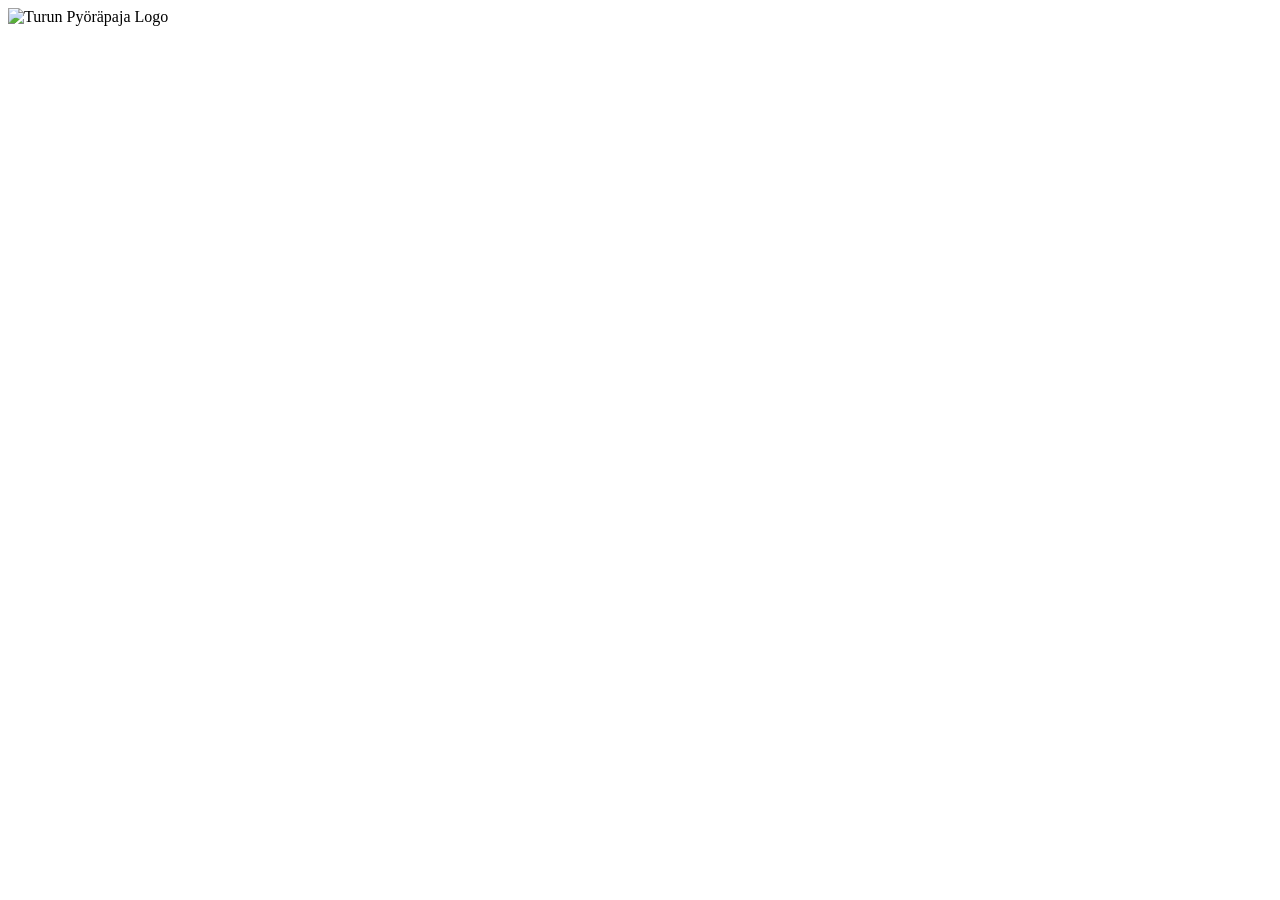
==== src/index.html @ 5933b0bd "nginx setup for local dev" ====
<!doctype html>
<html lang="en">
  <head>
    <meta charset="UTF-8" />
    <meta name="viewport" content="width=device-width, initial-scale=1.0" />
    <link rel="apple-touch-icon" sizes="180x180" href="src/static/apple-touch-icon.png" />
    <link rel="icon" type="image/png" sizes="32x32" href="src/static/favicon-32x32.png" />
    <link rel="icon" type="image/png" sizes="16x16" href="src/static/favicon-16x16.png" />
    <link rel="manifest" href="src/static/site.webmanifest" />
    <link rel="stylesheet" href="src/styles/index.css" />
    <title>Turun Pyöräpaja</title>
  </head>
  <body>
    <script src="src/js/index.js"></script>
    <img id="logo" src="src/static/img/logo.png" alt="Turun Pyöräpaja Logo" />
  </body>
</html>
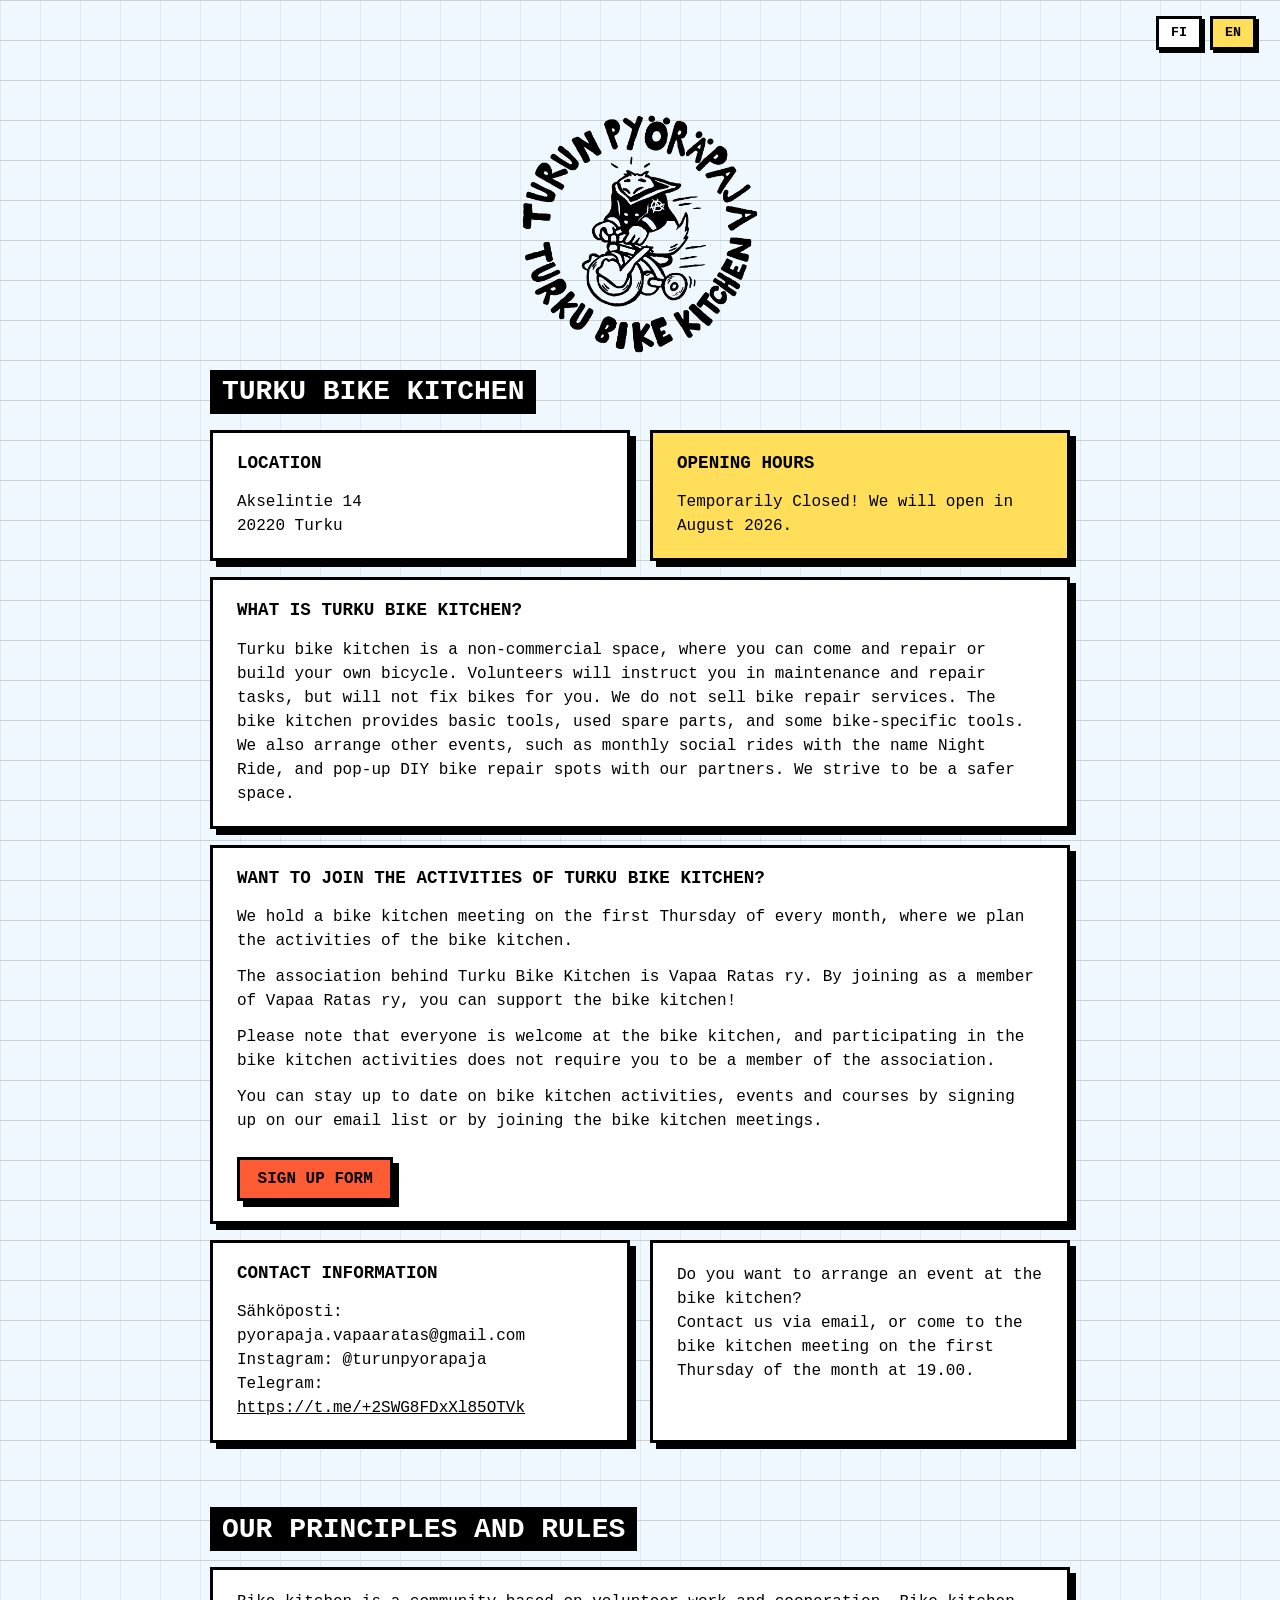
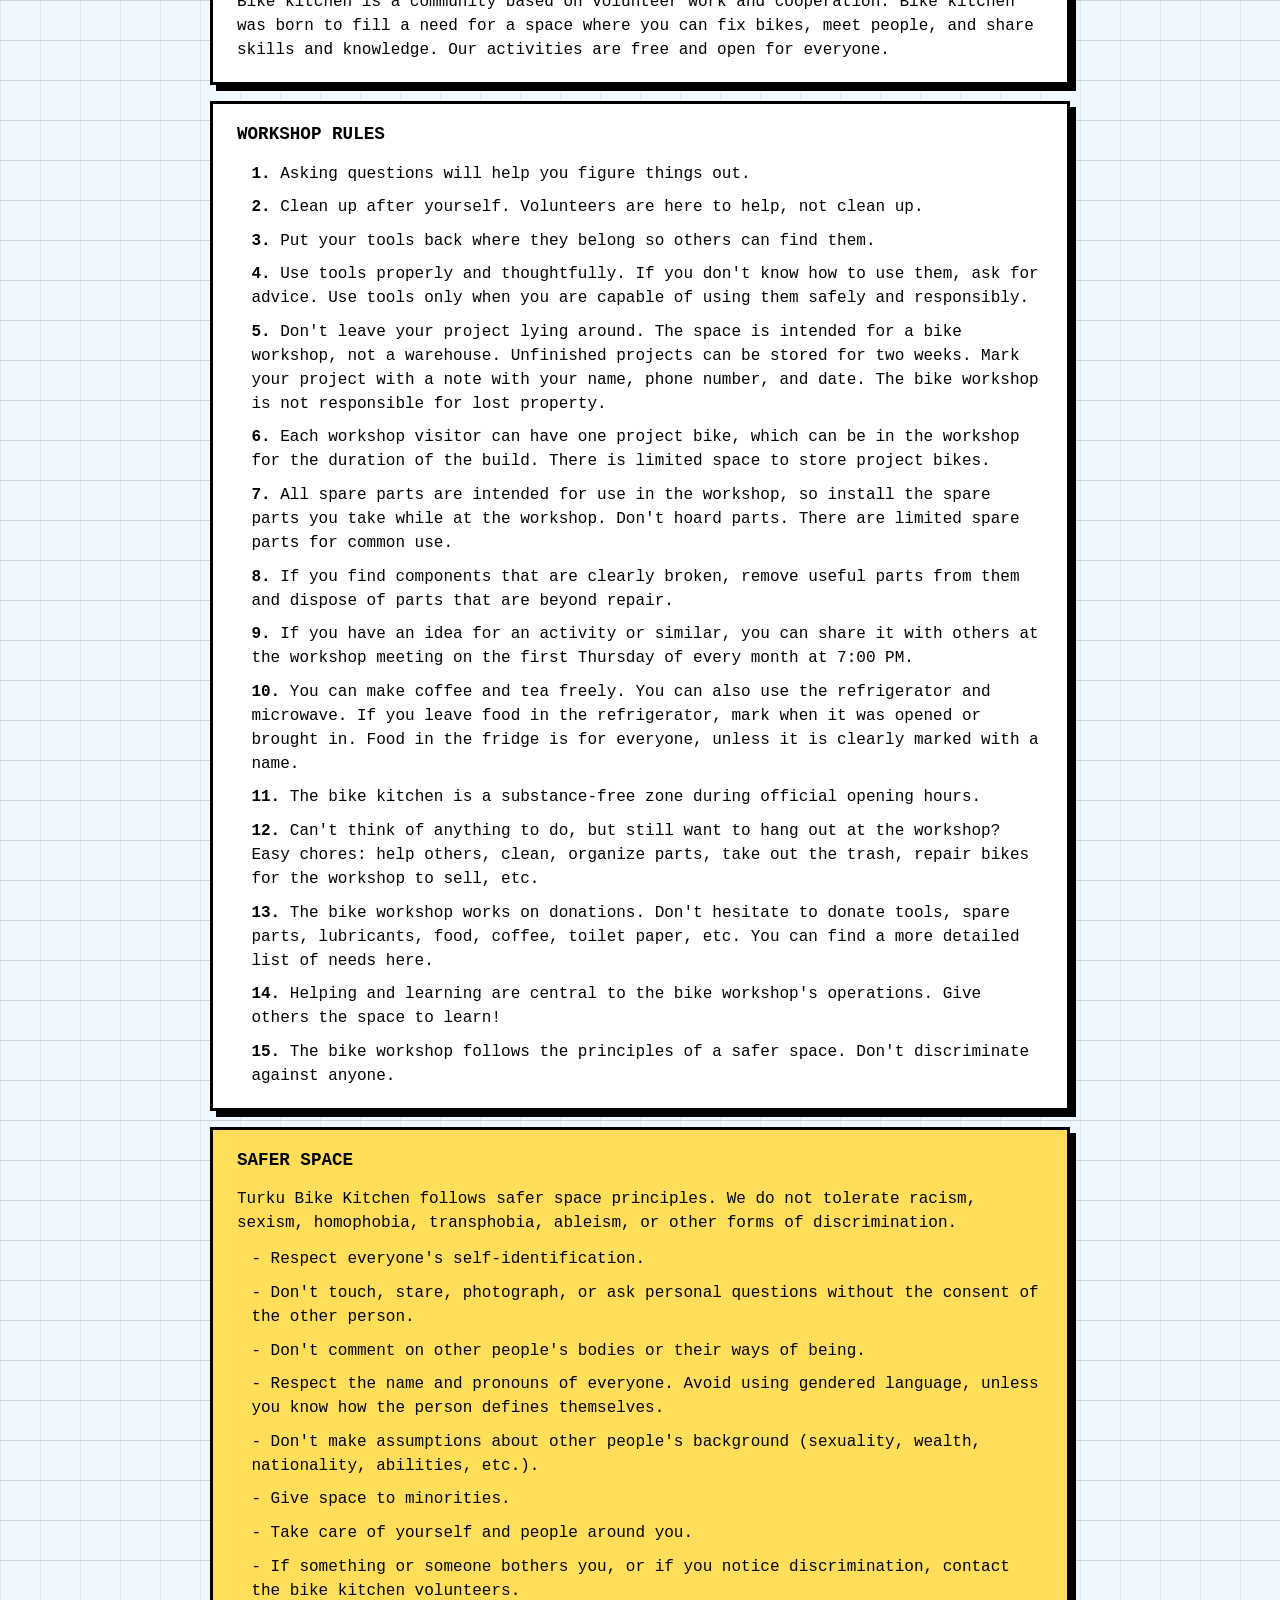
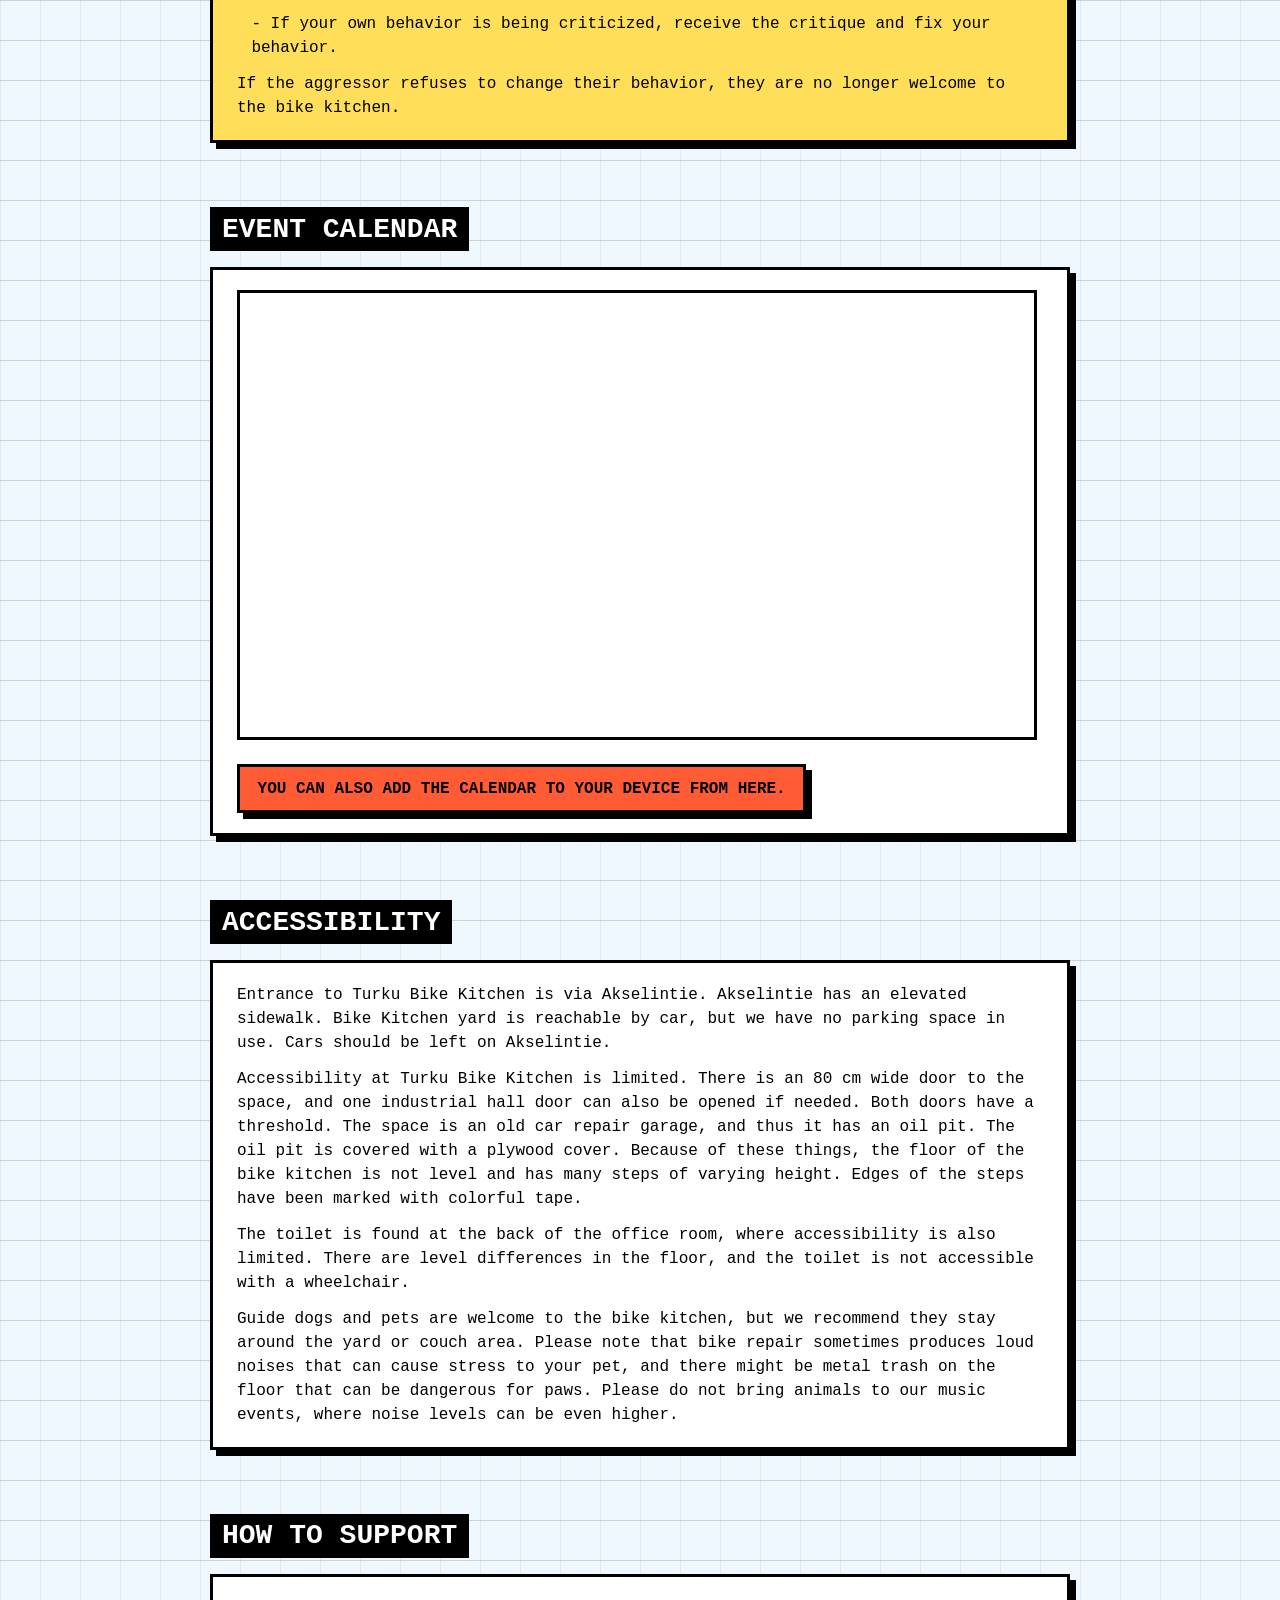
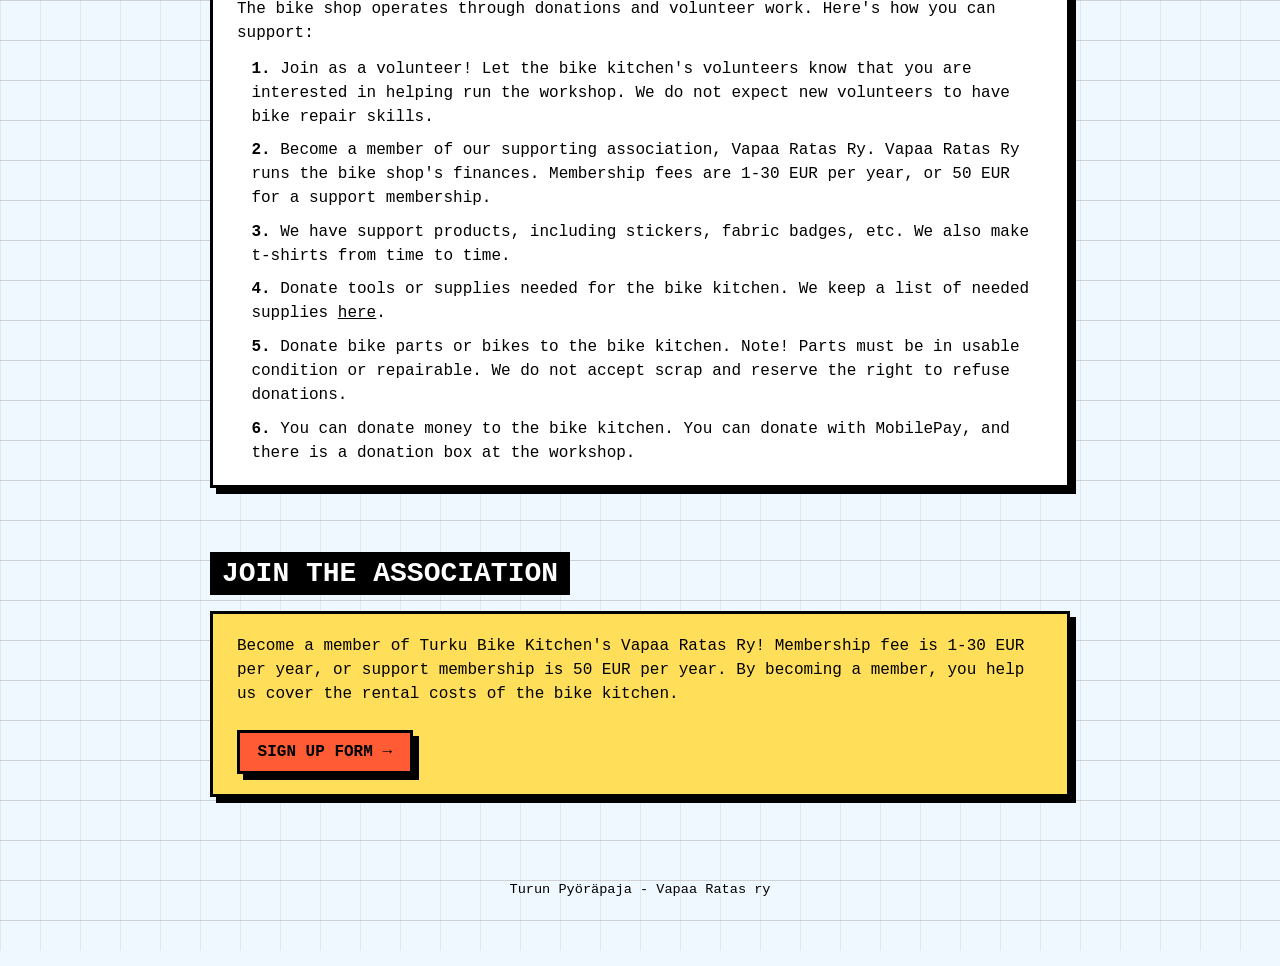
==== commit 87c03e38: "site content" ====
--- a/src/index.html
+++ b/src/index.html
@@ -1,17 +1,268 @@
 <!doctype html>
-<html lang="en">
+<html lang="fi">
   <head>
     <meta charset="UTF-8" />
     <meta name="viewport" content="width=device-width, initial-scale=1.0" />
-    <link rel="apple-touch-icon" sizes="180x180" href="src/static/apple-touch-icon.png" />
-    <link rel="icon" type="image/png" sizes="32x32" href="src/static/favicon-32x32.png" />
-    <link rel="icon" type="image/png" sizes="16x16" href="src/static/favicon-16x16.png" />
-    <link rel="manifest" href="src/static/site.webmanifest" />
-    <link rel="stylesheet" href="src/styles/index.css" />
-    <title>Turun Pyöräpaja</title>
+    <meta name="description" content="Turun Pyöräpaja - Turku Bike Kitchen" />
+    <link
+      rel="apple-touch-icon"
+      sizes="180x180"
+      href="static/apple-touch-icon.png"
+    />
+    <link
+      rel="icon"
+      type="image/png"
+      sizes="32x32"
+      href="static/favicon-32x32.png"
+    />
+    <link
+      rel="icon"
+      type="image/png"
+      sizes="16x16"
+      href="static/favicon-16x16.png"
+    />
+    <link rel="manifest" href="static/site.webmanifest" />
+    <link rel="stylesheet" href="styles/index.css" />
+    <script src="js/i18n.js" defer></script>
+    <title data-i18n="landing.title">Turun Pyöräpaja</title>
   </head>
   <body>
-    <script src="src/js/index.js"></script>
-    <img id="logo" src="src/static/img/logo.png" alt="Turun Pyöräpaja Logo" />
+    <header class="site-header">
+      <div
+        class="lang-switch"
+        id="lang-switch"
+        role="group"
+        aria-label="Language"
+      >
+        <button type="button" id="langToggleFi" data-lang="fi">FI</button>
+        <button type="button" id="langToggleEn" data-lang="en">EN</button>
+      </div>
+    </header>
+    <main id="app">
+      <section id="landing" class="section">
+        <img
+          id="logo"
+          src="static/img/logo.png"
+          alt="Turun Pyöräpaja"
+        />
+        <h1 class="section-title" data-i18n="landing.title">Turun Pyöräpaja</h1>
+        <div class="grid-2">
+          <div class="brutal-card">
+            <h3 data-i18n="landing.location">Sijainti</h3>
+            <div data-i18n-html="landing.address">
+              <p>Akselintie 14<br />20200 Turku</p>
+            </div>
+          </div>
+          <div class="brutal-card accent-card">
+            <h3 data-i18n="landing.opening_hours">Aukioloajat</h3>
+            <p data-i18n="landing.opening_hours_details">
+              Toistaiseksi suljettu! Avaamme Elokuussa 2026.
+            </p>
+          </div>
+        </div>
+        <div class="brutal-card">
+          <h3 data-i18n="landing.what_is">Mikä on Turun pyöräpaja?</h3>
+          <p data-i18n="landing.description">
+            Turun Pyöräpaja on vuonna 2018 perustettu ei-kaupallinen tila, jonne
+            voi tulla itse korjaamaan tai rakentamaan polkupyörää. Vapaaehtoiset
+            neuvovat ja auttavat huolloissa ja korjauksissa, mutta eivät tee
+            huoltoa puolestasi. Emme myy pyörien korjauspalveluita. Käytössä on
+            perustyökaluja, käytettyjä varaosia sekä joitakin erikoistyökaluja.
+            Järjestämme myös muita tapahtumia, kuten kuukausittaisia yhteysajoja
+            nimellä Night Ride, ja pop-up-pajoja yhteistyökumppaniemme kanssa.
+            Noudatamme pyöräpajalla turvallisemman tilan periaatteita.
+          </p>
+        </div>
+        <div class="brutal-card">
+          <h3 data-i18n="landing.join_us">
+            Haluatko tulla mukaan Turun pyöräpajan toimintaan?
+          </h3>
+          <p data-i18n="landing.meeting_info">
+            Joka kuun ensimmäisenä torstaina pidetään pajakokous kello 19.00,
+            jossa suunnitellaan pajan toimintaa.
+          </p>
+          <p data-i18n="landing.background_info">
+            Turun pyöräpajan taustaorganisaatio on Vapaa ratas ry. Liittymällä
+            jäseneksi voit tukea pajaa!
+          </p>
+          <p data-i18n="landing.participation_info">
+            Pajan toimintaan osallistuminen ei edellytä yhdistyksen jäsenyyttä,
+            vaan kaikki ovat tervetulleita mukaan.
+          </p>
+          <p data-i18n="landing.telegram_info">
+            Pajan Telegram-kanavalle liittymällä ja pajakokouksiin
+            osallistumalla pysyt kärryillä pajan toiminnasta, tapahtumista ja
+            kursseista.
+          </p>
+          <a
+            class="brutal-btn"
+            href="https://docs.google.com/forms/d/e/1FAIpQLSfg6IdpMdDR_l4FjxCrsIzlXiaz4wbHpCbmNcGLcVOQNLjwfg/viewform?usp=header"
+            target="_blank"
+            rel="noopener noreferrer"
+            data-i18n="landing.join_us_link"
+            >Liittymislomake</a
+          >
+        </div>
+        <div class="grid-2">
+          <div class="brutal-card">
+            <h3 data-i18n="landing.contact_info">Yhteystiedot</h3>
+            <p>
+              Sähköposti: pyorapaja.vapaaratas@gmail.com<br />
+              Instagram: @turunpyorapaja<br />
+              Telegram:
+              <a
+                href="https://t.me/+2SWG8FDxXl85OTVk"
+                target="_blank"
+                rel="noopener noreferrer"
+                >https://t.me/+2SWG8FDxXl85OTVk</a
+              >
+            </p>
+          </div>
+          <div class="brutal-card" data-i18n-html="landing.event_info">
+            <p>
+              <strong>Haluatko järjestää tapahtuman pajalla?</strong><br />
+              Ole yhteydessä sähköpostitse, tai tule pajakokoukseen kuukauden
+              ensimmäinen torstai kello 19.
+            </p>
+          </div>
+        </div>
+      </section>
+
+      <section id="rules" class="section">
+        <h2 class="section-title" data-i18n="rules.title">
+          Toimintaperiaatteet ja säännöt
+        </h2>
+        <div class="brutal-card" data-i18n-html="rules.description">
+          <p>Lukemalla seuraavat ohjeet selviät pajaelämästä iisimmin.</p>
+          <p>
+            Pyöräpaja on yhteisö, jonka toiminta perustuu vapaaehtoisuudelle ja
+            yhteistoiminnalle.<br />
+            Pyöräpaja syntyi tarpeesta avoimelle tilalle, jossa voi korjata
+            pyöriä, tavata ihmisiä ja jakaa tietojaan ja taitojaan. Toiminta on
+            maksutonta ja kaikille avointa.
+          </p>
+        </div>
+        <div class="brutal-card">
+          <h3 data-i18n="rules.rules">Pajasäännöt</h3>
+          <ul class="brutal-list" data-i18n-list="rules.rules_list">
+            <li>1. Kysymällä asiat selviävät.</li>
+          </ul>
+        </div>
+        <div class="brutal-card accent-card">
+          <h3 data-i18n="rules.safer_space">Turvallisempi tila</h3>
+          <p data-i18n="rules.safer_space_description">
+            Noudatamme pyöräpajalla turvallisemman tilan periaatteita. Jokaisen
+            on kyettävä kokemaan olonsa mukavaksi pajalla emmekä hyväksy
+            vihamielistä tai häiritsevää käytöstä.
+          </p>
+          <ul class="brutal-list" data-i18n-list="rules.safer_space_rules">
+            <li>Kunnioita jokaisen itsemäärittelyä.</li>
+          </ul>
+          <p data-i18n="rules.safer_space_additional_info">
+            Jos huomaat jonkun käyttäytyvän rasistisesti, seksistisesti,
+            homofobisesti tai muuten syrjivän tai kohtelevan ihmisiä huonosti,
+            puutu tilanteeseen tai ilmoita vapaaehtoisille. Jos häiritsevä
+            käytös jatkuu, käsittelemme tapauksen yhdessä. Jos häiriön
+            aiheuttaja ei ole valmis muuttamaan toimintaansa, hän ei ole
+            tervetullut pajalle.
+          </p>
+        </div>
+      </section>
+
+      <section id="calendar" class="section">
+        <h2 class="section-title" data-i18n="calendar.title">
+          Tapahtumakalenteri
+        </h2>
+        <div class="brutal-card">
+          <iframe
+            class="calendar-embed"
+            src="https://calendar.google.com/calendar/embed?src=pyorapaja.vapaaratas%40gmail.com&ctz=Europe%2FHelsinki"
+            frameborder="0"
+            scrolling="no"
+            loading="lazy"
+            title="Tapahtumakalenteri"
+          ></iframe>
+          <p>
+            <a
+              class="brutal-btn"
+              href="https://calendar.google.com/calendar/u/0/r?cid=pyorapaja.vapaaratas@gmail.com"
+              target="_blank"
+              rel="noopener noreferrer"
+              data-i18n="calendar.cta"
+              >Voit myös lisätä kalenterin itsellesi tästä.</a
+            >
+          </p>
+        </div>
+      </section>
+
+      <section id="accessibility" class="section">
+        <h2 class="section-title" data-i18n="accessibility.title">
+          Saavutettavuus ja esteettömyys
+        </h2>
+        <div class="brutal-card" data-i18n-html="accessibility.description">
+          <p>
+            Kulku Turun Pyöräpajalle tapahtuu Akselintien kautta. Akselintiellä
+            on ajoradasta korotettu jalkakäytävä. Turun Pyöräpajan pihalle
+            pääsee autolla, mutta pihalla ei ole parkkitilaa pyöräpajan
+            käytössä. Autot tulee jättää Akselintien varteen.
+          </p>
+          <p>
+            Turun Pyöräpaja on esteellinen. Tilaan kulkee 80cm leveä ovi, ja
+            toinen leveistä tehdashalliovista on avattavissa. Kummankin kohdalla
+            on kynnys. Tila on aikaisemmin ollut autokorjaamo, ja tämän takia
+            tilasta löytyy öljykaivo, joka on peitetty vanerikannella.
+            Öljykaivon ja tämän kannen takia tilan lattia ei ole tasainen.
+            Tilasta löytyy monia eri korkuisia tasoeroja. Tasoeroja on merkitty
+            värikkäällä teipillä.
+          </p>
+          <p>
+            WC löytyy toimistotilan takaosasta, jonne kulku on myös esteellinen.
+            Lattiassa on tasoeroja, ja vessaan ei mahdu pyörätuolilla.
+          </p>
+          <p>
+            Opaskoirat ja lemmikkieläimet ovat tervetulleita pajalle, mutta
+            niiden suositellaan oleilevan pihalla tai sohvien luona. Otathan
+            huomioon pyöränkorjauksesta tulevat kovat äänet, jotka voivat
+            stressata eläimiä, sekä lattialla olevat metalliroskat, jotka voivat
+            vahingoittaa tassuja. Ethän tuo eläimiä musiikkitapahtumiin, joissa
+            on kova meteli.
+          </p>
+        </div>
+      </section>
+
+      <section id="support" class="section">
+        <h2 class="section-title" data-i18n="support.title">Kuinka tukea</h2>
+        <div class="brutal-card">
+          <p data-i18n="support.description">
+            Pyöräpaja toimii lahjoitus- ja vapaaehtoistoimin. Näin voit tukea:
+          </p>
+          <ul class="brutal-list" data-i18n-list="support.support_list">
+            <li></li>
+          </ul>
+        </div>
+      </section>
+
+      <section id="join" class="section">
+        <h2 class="section-title" data-i18n="join.title">Liity yhdistykseen</h2>
+        <div class="brutal-card accent-card">
+          <p data-i18n="join.description">
+            Liity Turun Pyöräpajan Vapaa Ratas Ry jäseneksi! Jäsenmaksu on 1-30€
+            vuodessa, tukijäsenyys on 50€ vuodessa. Liittymällä jäseneksi autat
+            meitä kattamaan pyöräpajan vuokrakuluja.
+          </p>
+          <a
+            class="brutal-btn"
+            href="https://docs.google.com/forms/d/e/1FAIpQLSfg6IdpMdDR_l4FjxCrsIzlXiaz4wbHpCbmNcGLcVOQNLjwfg/viewform?usp=header"
+            target="_blank"
+            rel="noopener noreferrer"
+            ><span data-i18n="join.cta">Liittymislomake</span> &rarr;</a
+          >
+        </div>
+      </section>
+    </main>
+    <footer class="site-footer">
+      <p>Turun Pyöräpaja - Vapaa Ratas ry</p>
+    </footer>
+    <script src="js/index.js" defer></script>
   </body>
 </html>
--- a/src/styles/index.css
+++ b/src/styles/index.css
@@ -0,0 +1,226 @@
+:root {
+  --color-bg: #f0f8ff;
+  --color-surface: #ffffff;
+  --color-accent: #ffde59;
+  --color-accent-2: #ff5c35;
+  --color-text: #000000;
+  --border-width: 3px;
+  --shadow-offset: 6px;
+  --shadow: var(--shadow-offset) var(--shadow-offset) 0 var(--color-text);
+}
+
+html {
+  font-family: 'Roboto Mono', monospace;
+  box-sizing: border-box;
+  font-weight: 400;
+  color-scheme: light dark;
+  color: var(--color-text);
+  background-color: var(--color-bg);
+  background-image: linear-gradient(90deg, #c4c4c44d 1px, #0000 0px), linear-gradient(#b3b3b390 1px, #0000 0px);
+  background-size: 40px 40px;
+}
+
+*,
+*::before,
+*::after {
+  box-sizing: inherit;
+}
+
+[hidden] {
+  display: none !important;
+}
+
+body {
+  margin: 0;
+  padding: 0;
+  min-height: 100vh;
+}
+
+img {
+  max-width: 100%;
+}
+
+a {
+  color: inherit;
+}
+
+/* Header */
+
+.site-header {
+  top: 0;
+  z-index: 10;
+  display: flex;
+  flex-wrap: wrap;
+  align-items: center;
+  justify-content: flex-end;
+  gap: 1rem 1.5rem;
+  padding: 1rem 1.5rem;
+}
+
+#logo {
+  height: 15rem;
+  object-fit: contain;
+}
+
+#site-title {
+  margin: 0;
+  font-size: 1.25rem;
+  font-weight: 700;
+  text-transform: uppercase;
+  letter-spacing: 0.02em;
+}
+
+.lang-switch {
+  display: flex;
+  gap: 0.5rem;
+}
+
+.lang-switch button {
+  color: var(--color-text);
+  font-family: inherit;
+  font-weight: 700;
+  padding: 0.4rem 0.75rem;
+  border: var(--border-width) solid var(--color-text);
+  background-color: var(--color-surface);
+  box-shadow: 3px 3px 0 var(--color-text);
+  cursor: pointer;
+  transition: transform 0.1s ease, box-shadow 0.1s ease, background-color 0.1s ease;
+}
+
+.lang-switch button:hover {
+  transform: translate(-2px, -2px);
+  box-shadow: 5px 5px 0 var(--color-text);
+}
+
+.lang-switch button.active {
+  background-color: var(--color-accent);
+}
+
+/* Main content */
+
+#app {
+  max-width: 900px;
+  margin: 0 auto;
+  padding: 1.5rem 1.25rem 3rem;
+  display: flex;
+  flex-direction: column;
+  gap: 2.5rem;
+}
+
+section {
+  display: flex;
+  flex-direction: column;
+  gap: 1rem;
+  scroll-margin-top: 5.5rem;
+  margin-top: 1.5rem;
+}
+
+.section-title {
+  display: inline-block;
+  margin: 0;
+  padding: 0.4rem 0.75rem;
+  font-size: 1.75rem;
+  text-transform: uppercase;
+  background-color: var(--color-text);
+  color: var(--color-surface);
+  width: fit-content;
+}
+
+.grid-2 {
+  display: grid;
+  grid-template-columns: 1fr 1fr;
+  gap: 1.25rem;
+}
+
+.brutal-card {
+  background-color: var(--color-surface);
+  border: var(--border-width) solid var(--color-text);
+  box-shadow: var(--shadow);
+  padding: 1.25rem 1.5rem;
+}
+
+.brutal-card.accent-card {
+  background-color: var(--color-accent);
+}
+
+.brutal-card h3 {
+  margin-top: 0;
+  text-transform: uppercase;
+  font-size: 1.1rem;
+}
+
+.brutal-card p {
+  line-height: 1.5;
+  margin: 0.75rem 0;
+}
+
+.brutal-card p:first-child {
+  margin-top: 0;
+}
+
+.brutal-card p:last-child {
+  margin-bottom: 0;
+}
+
+.brutal-list {
+  list-style: none;
+  margin: 0.75rem 0 0;
+  padding: 0;
+  display: flex;
+  flex-direction: column;
+  gap: 0.6rem;
+}
+
+.brutal-list li {
+  padding-left: 0.9rem;
+  
+  line-height: 1.5;
+}
+
+.brutal-btn {
+  display: inline-block;
+  margin-top: 0.75rem;
+  padding: 0.6rem 1.1rem;
+  border: var(--border-width) solid var(--color-text);
+  background-color: var(--color-accent-2);
+  color: var(--color-text);
+  font-weight: 700;
+  text-decoration: none;
+  text-transform: uppercase;
+  box-shadow: var(--shadow);
+  transition: transform 0.1s ease, box-shadow 0.1s ease;
+}
+
+.brutal-btn:hover,
+.brutal-btn:focus-visible {
+  transform: translate(-3px, -3px);
+  box-shadow: 9px 9px 0 var(--color-text);
+}
+
+.calendar-embed {
+  width: 100%;
+  max-width: 800px;
+  height: 450px;
+  border: var(--border-width) solid var(--color-text);
+  display: block;
+}
+
+.site-footer {
+  text-align: center;
+  padding: 1.5rem 1rem 2.5rem;
+  font-size: 0.85rem;
+}
+
+@media (max-width: 640px) {
+  .grid-2 {
+    grid-template-columns: 1fr;
+  }
+
+  .section-title {
+    font-size: 1.4rem;
+  }
+
+  .calendar-embed {
+    height: 320px;
+  }
+}
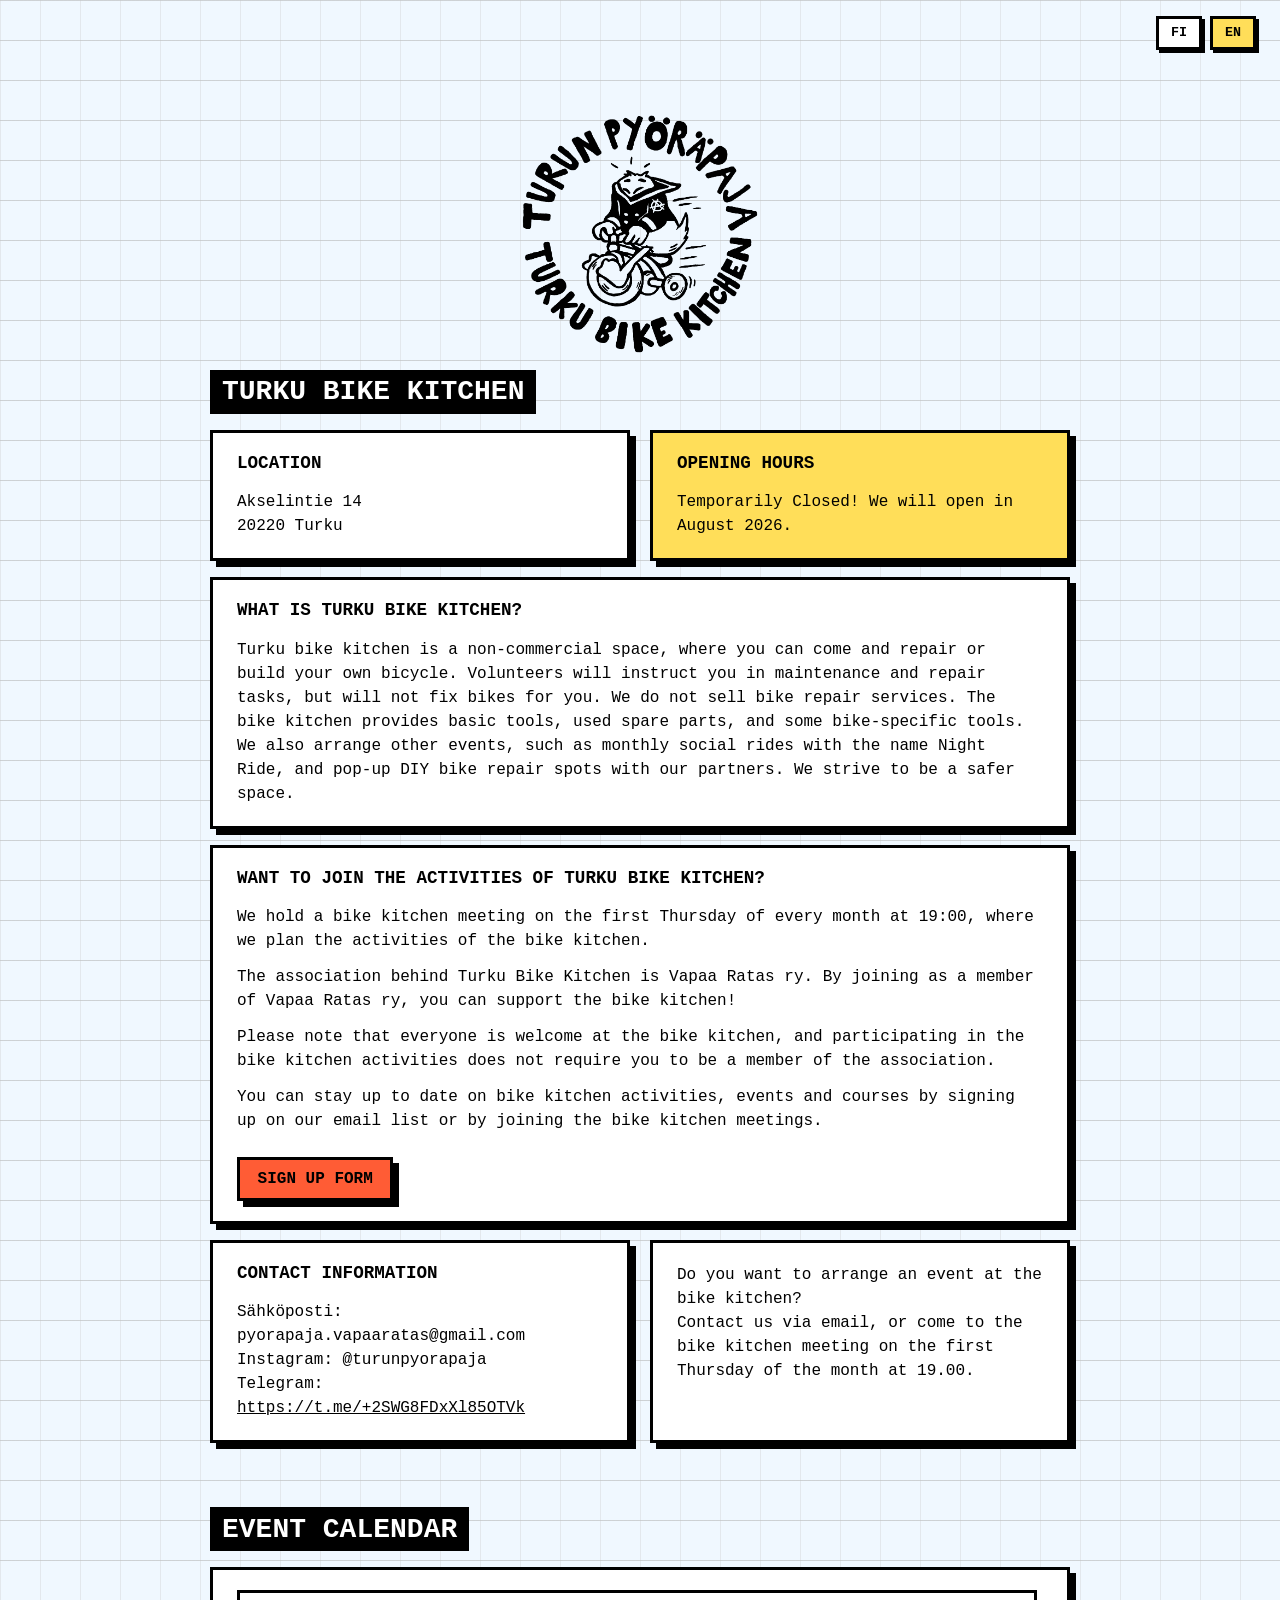
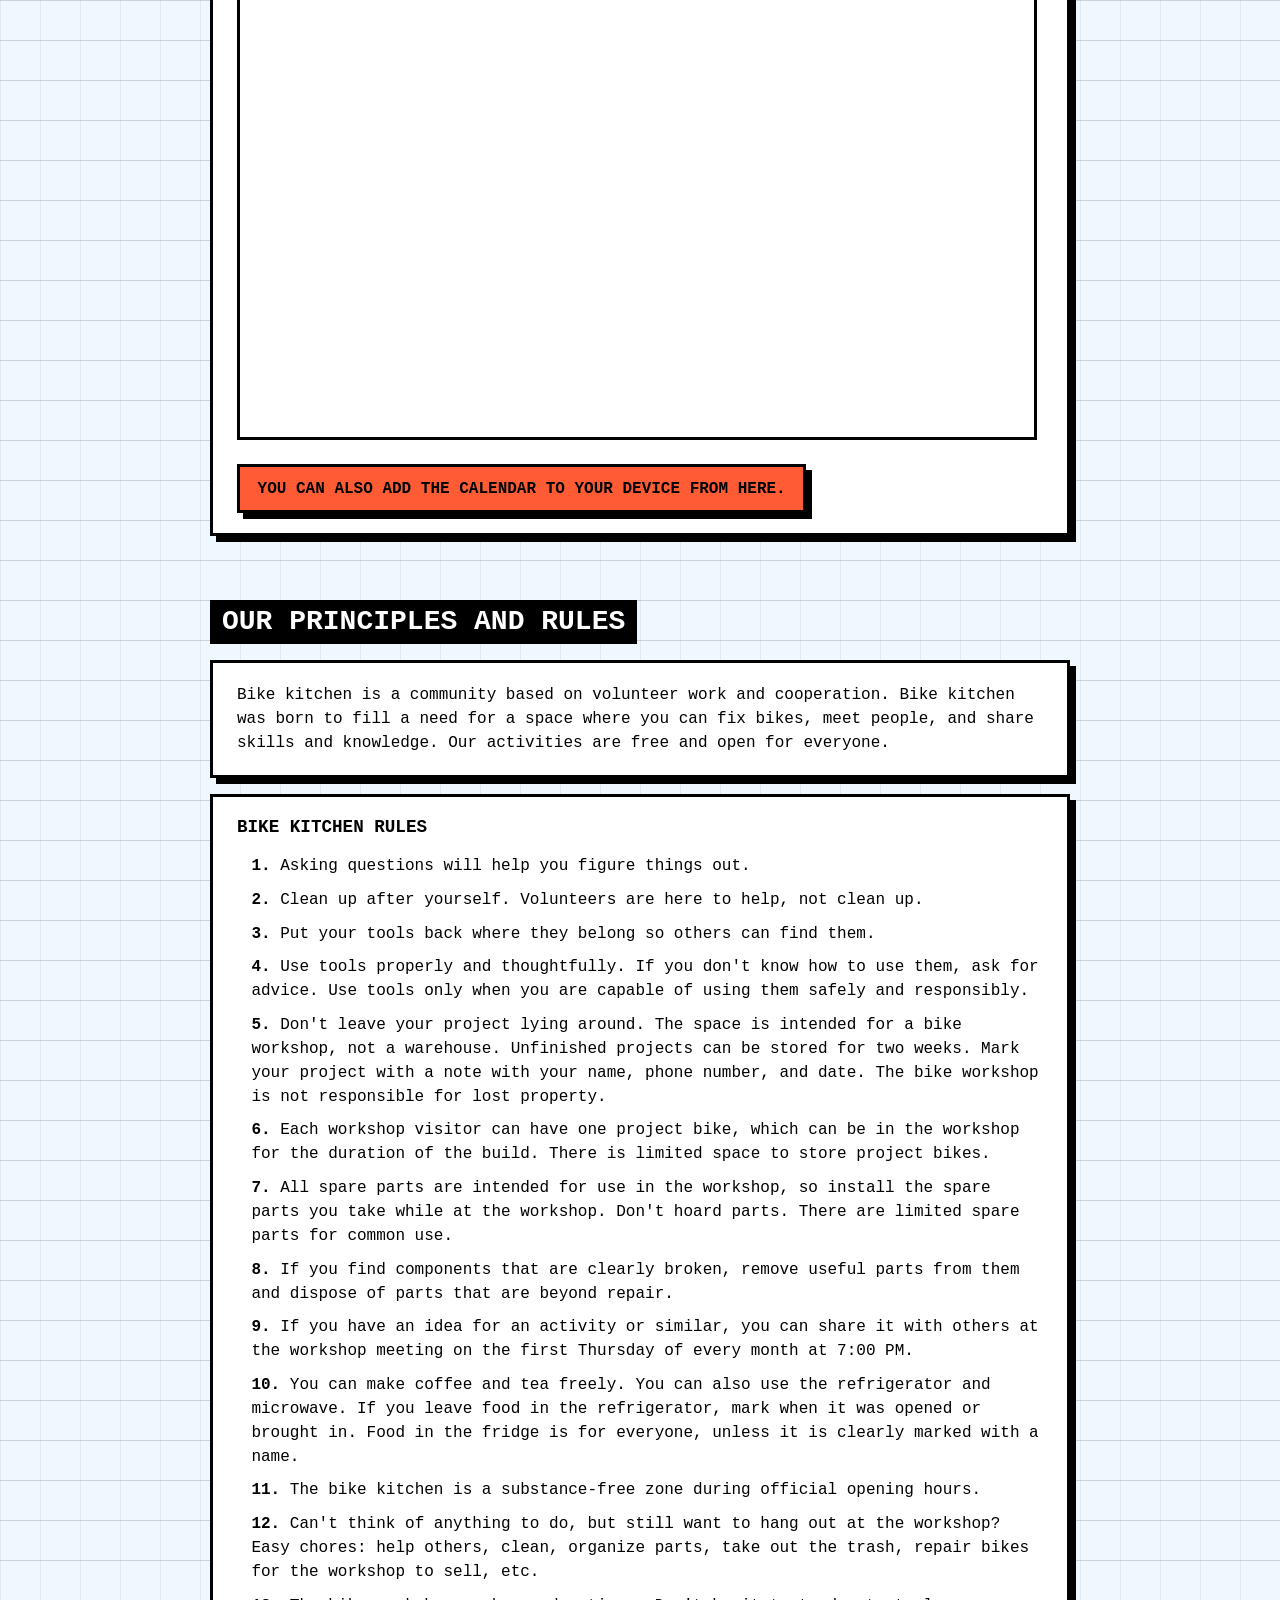
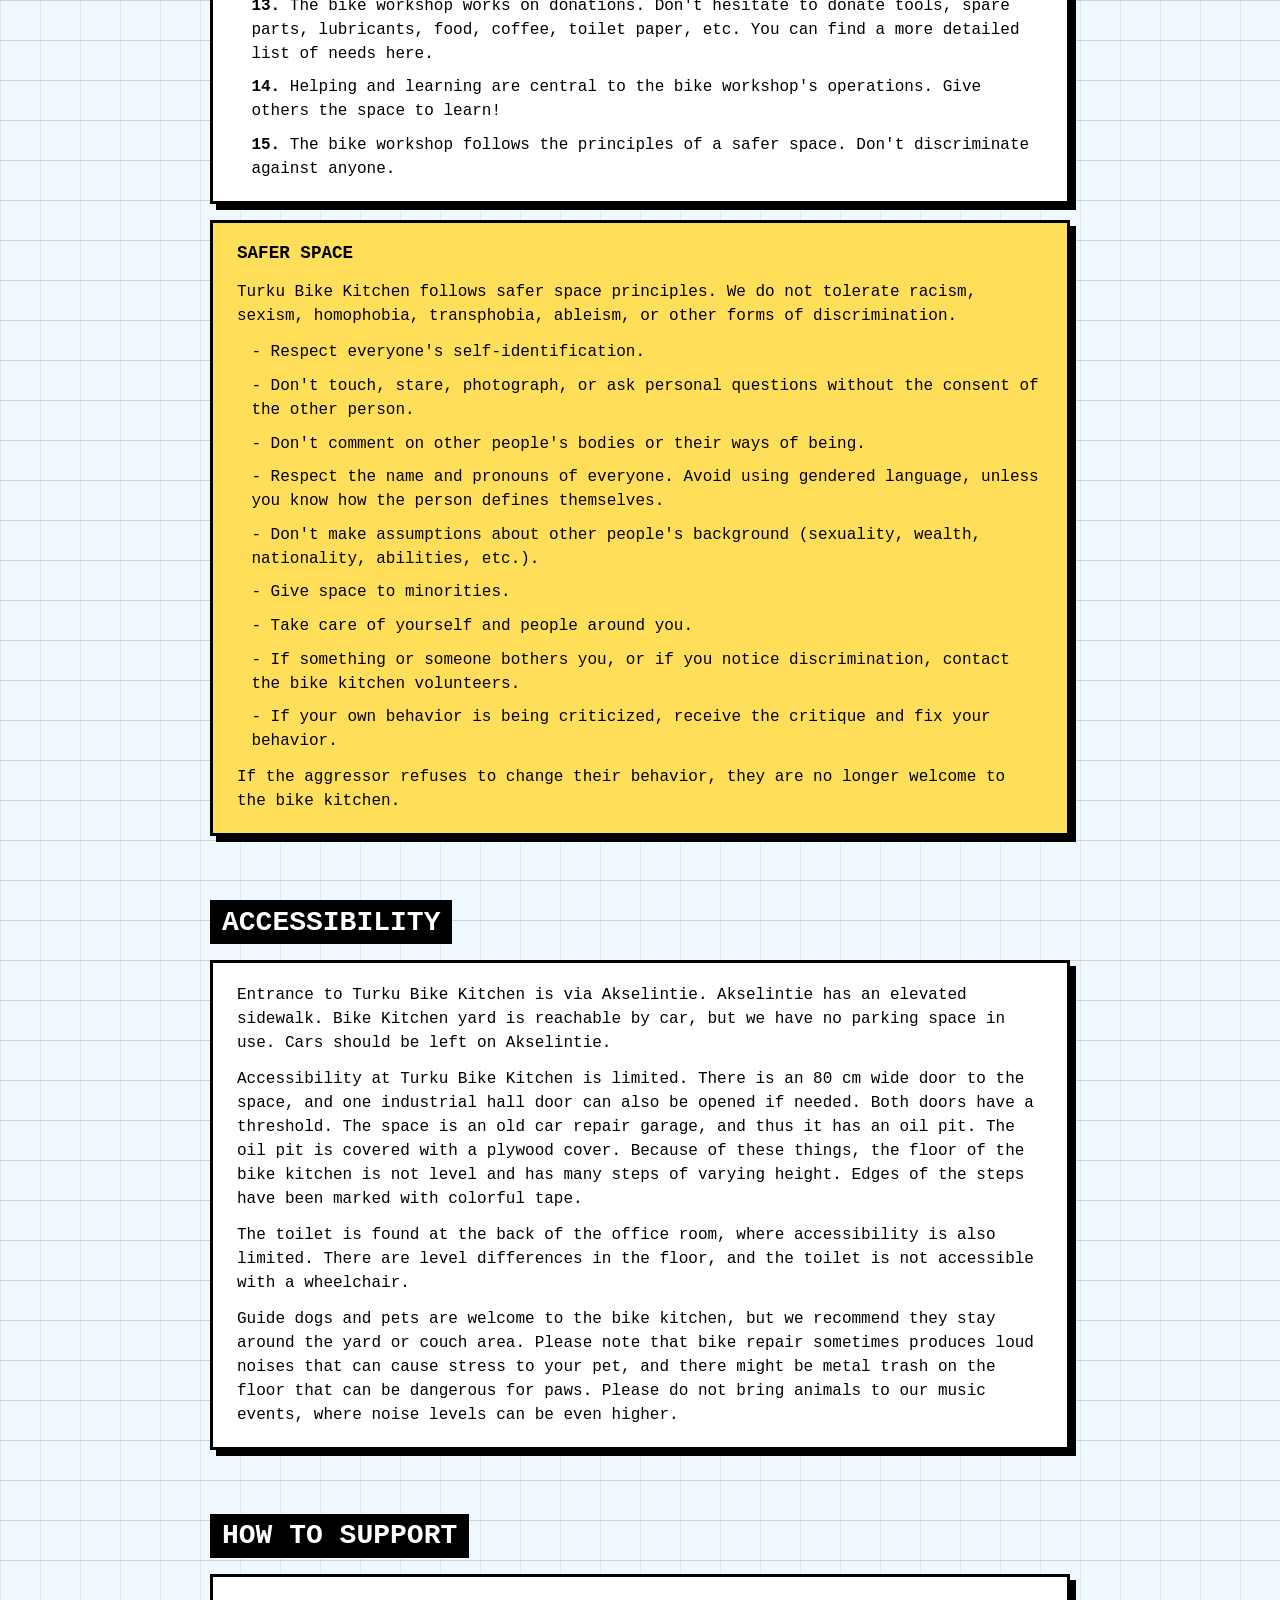
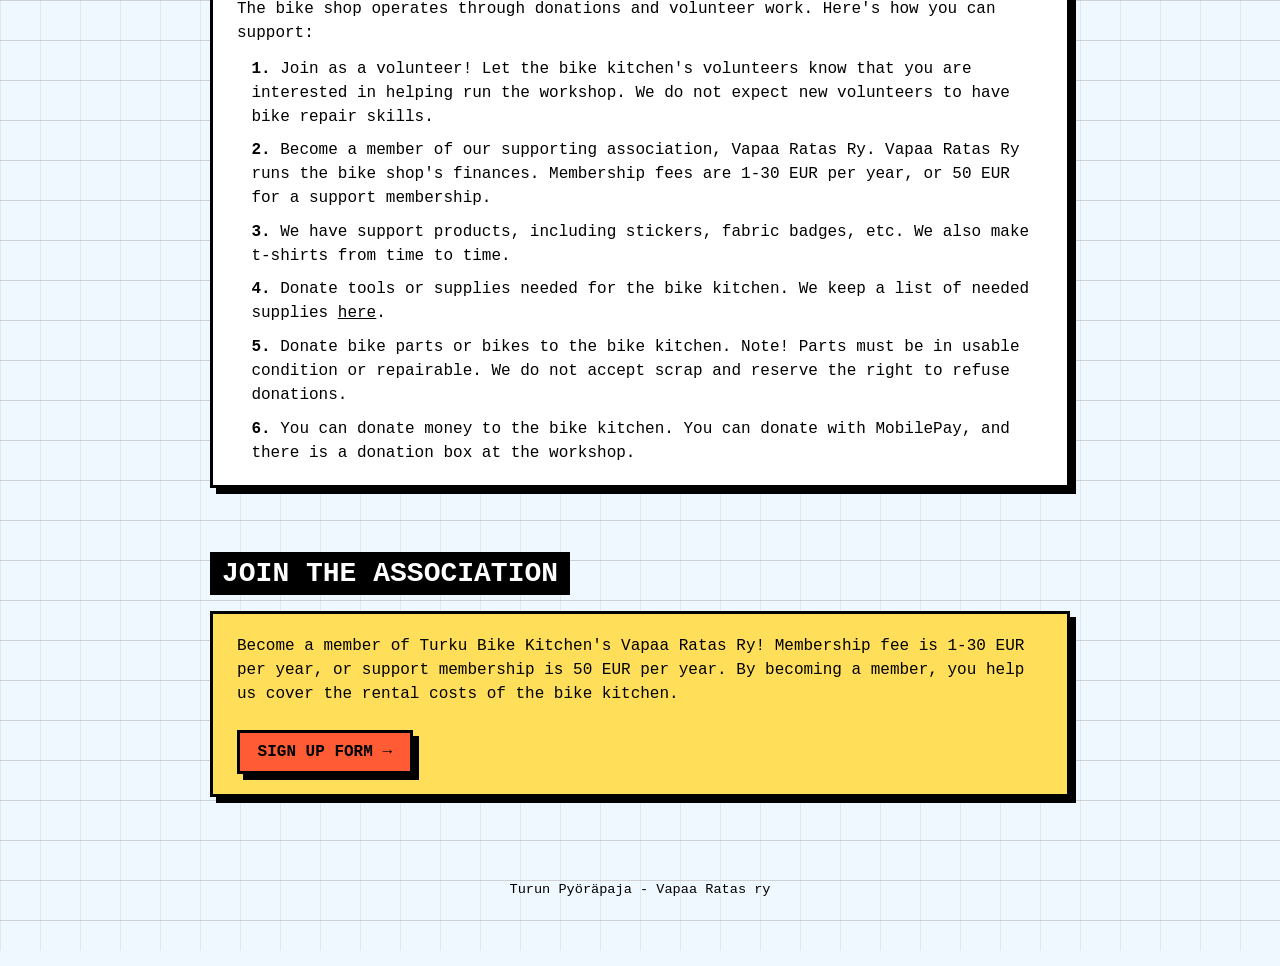
==== commit 27492384: "Typos & order of things Fix typos in translation, move calendar up in the page." ====
--- a/src/index.html
+++ b/src/index.html
@@ -122,12 +122,39 @@
             <p>
               <strong>Haluatko järjestää tapahtuman pajalla?</strong><br />
               Ole yhteydessä sähköpostitse, tai tule pajakokoukseen kuukauden
-              ensimmäinen torstai kello 19.
+              ensimmäinen torstai kello 19.00.
             </p>
           </div>
         </div>
       </section>
 
+      <section id="calendar" class="section">
+        <h2 class="section-title" data-i18n="calendar.title">
+          Tapahtumakalenteri
+        </h2>
+        <div class="brutal-card">
+          <iframe
+            class="calendar-embed"
+            src="https://calendar.google.com/calendar/embed?src=pyorapaja.vapaaratas%40gmail.com&ctz=Europe%2FHelsinki&wkst=2"
+            frameborder="0"
+            scrolling="no"
+            loading="lazy"
+            title="Tapahtumakalenteri"
+          ></iframe>
+          <p>
+            <a
+              class="brutal-btn"
+              href="https://calendar.google.com/calendar/u/0/r?cid=pyorapaja.vapaaratas@gmail.com"
+              target="_blank"
+              rel="noopener noreferrer"
+              data-i18n="calendar.cta"
+              >Voit myös lisätä kalenterin itsellesi tästä.</a
+            >
+          </p>
+        </div>
+      </section>
+
+      
       <section id="rules" class="section">
         <h2 class="section-title" data-i18n="rules.title">
           Toimintaperiaatteet ja säännöt
@@ -169,31 +196,7 @@
         </div>
       </section>
 
-      <section id="calendar" class="section">
-        <h2 class="section-title" data-i18n="calendar.title">
-          Tapahtumakalenteri
-        </h2>
-        <div class="brutal-card">
-          <iframe
-            class="calendar-embed"
-            src="https://calendar.google.com/calendar/embed?src=pyorapaja.vapaaratas%40gmail.com&ctz=Europe%2FHelsinki"
-            frameborder="0"
-            scrolling="no"
-            loading="lazy"
-            title="Tapahtumakalenteri"
-          ></iframe>
-          <p>
-            <a
-              class="brutal-btn"
-              href="https://calendar.google.com/calendar/u/0/r?cid=pyorapaja.vapaaratas@gmail.com"
-              target="_blank"
-              rel="noopener noreferrer"
-              data-i18n="calendar.cta"
-              >Voit myös lisätä kalenterin itsellesi tästä.</a
-            >
-          </p>
-        </div>
-      </section>
+      
 
       <section id="accessibility" class="section">
         <h2 class="section-title" data-i18n="accessibility.title">
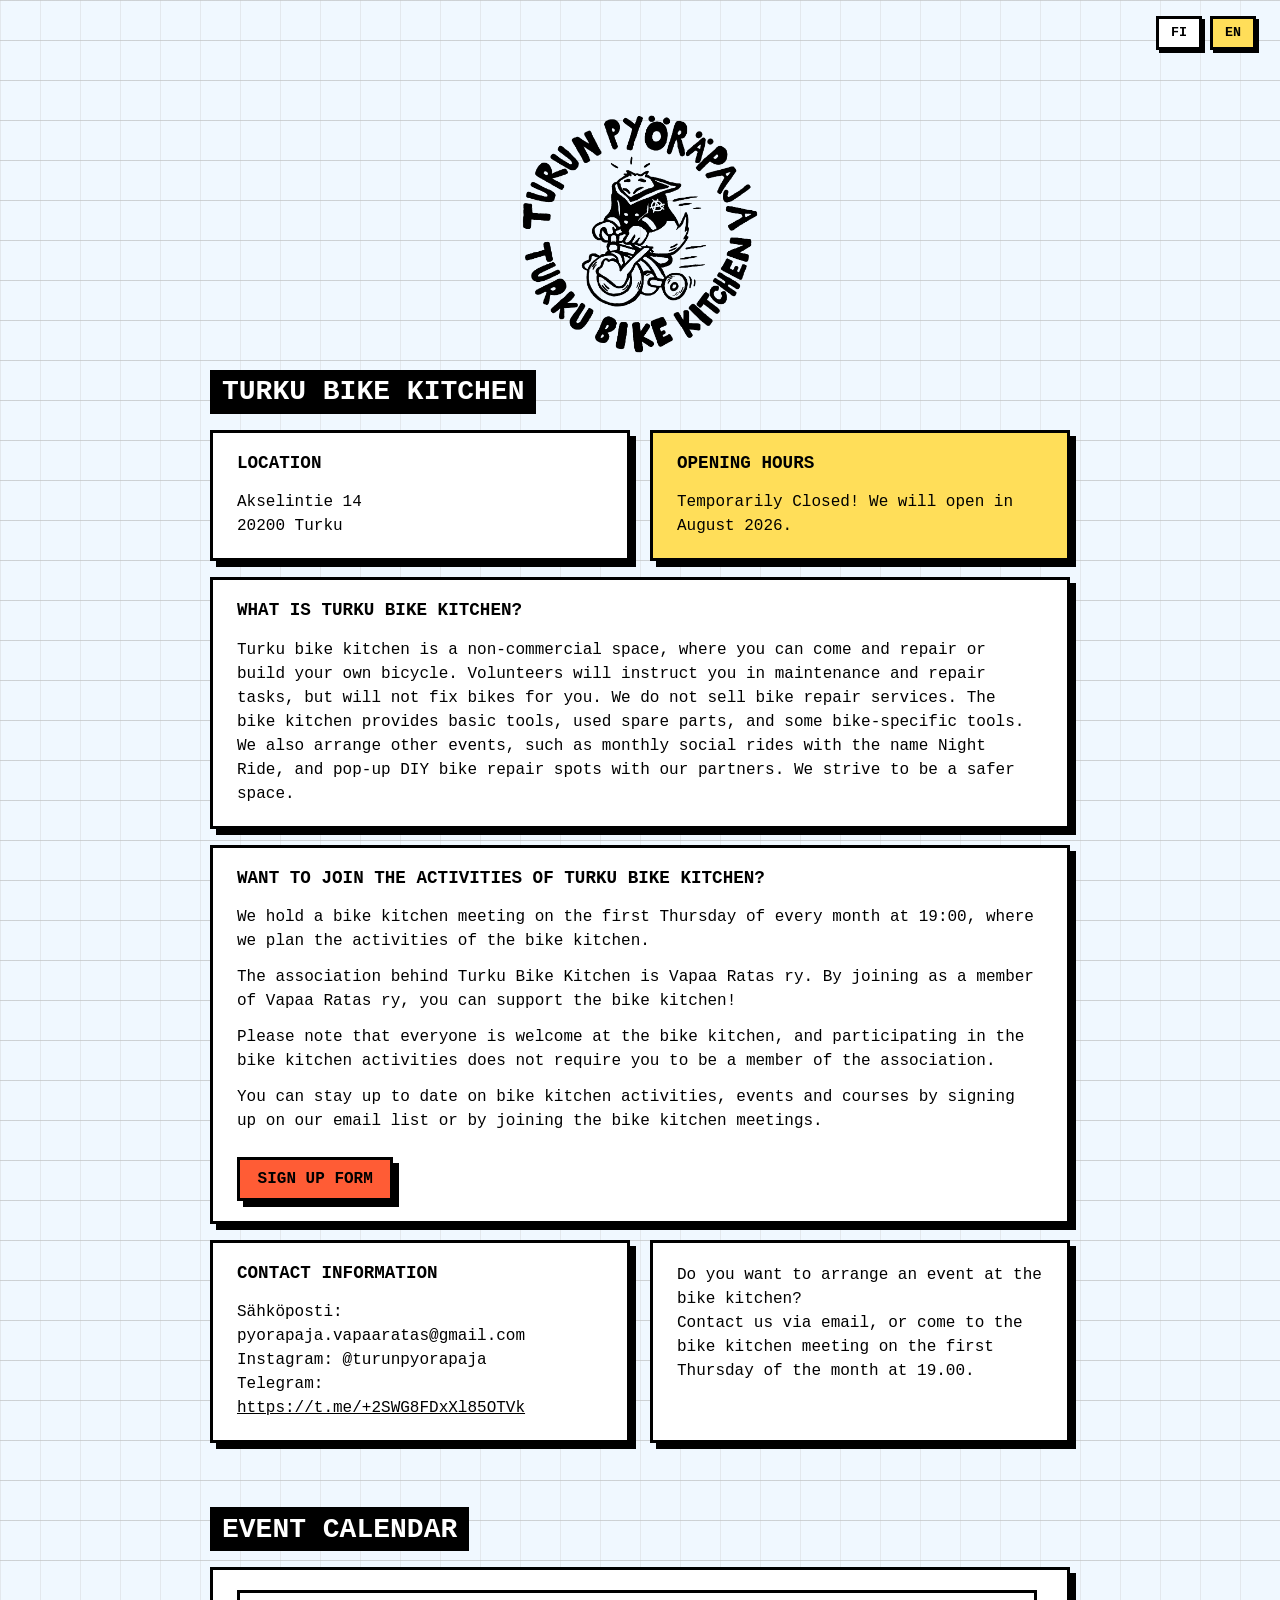
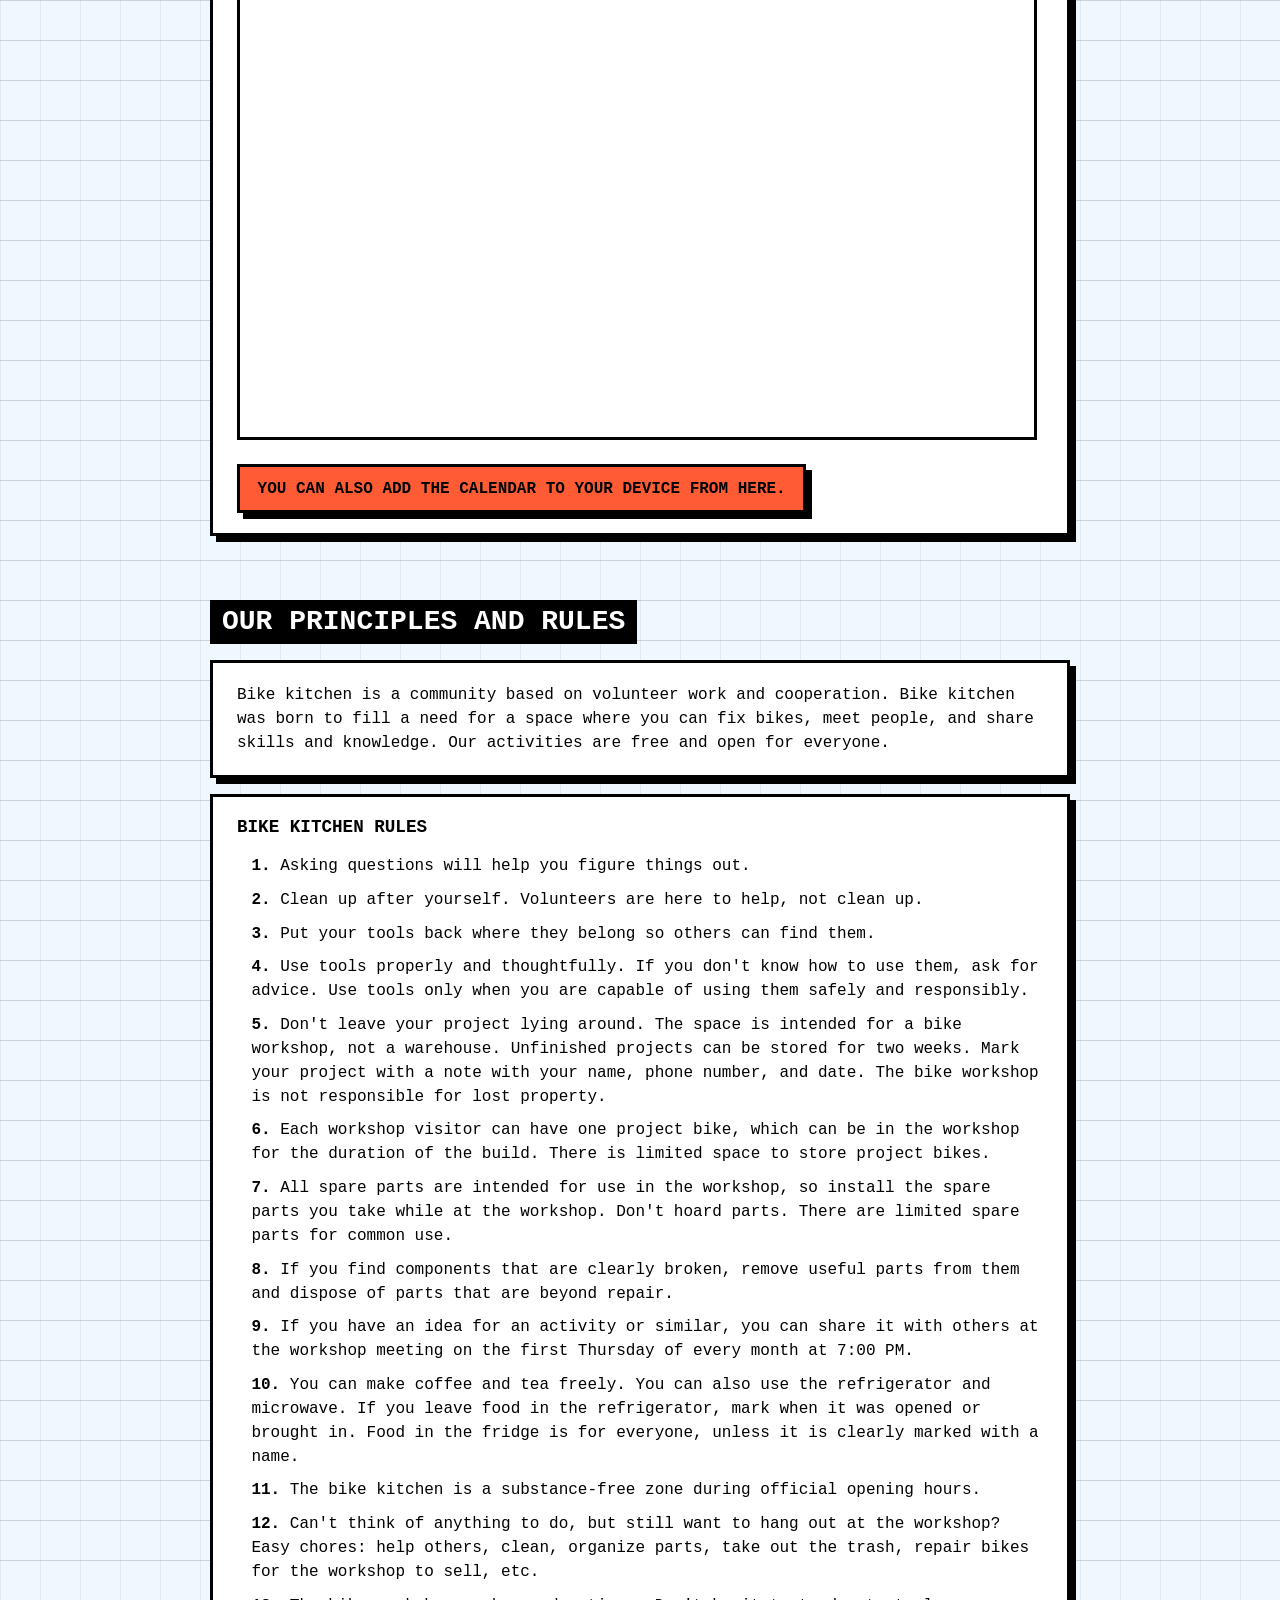
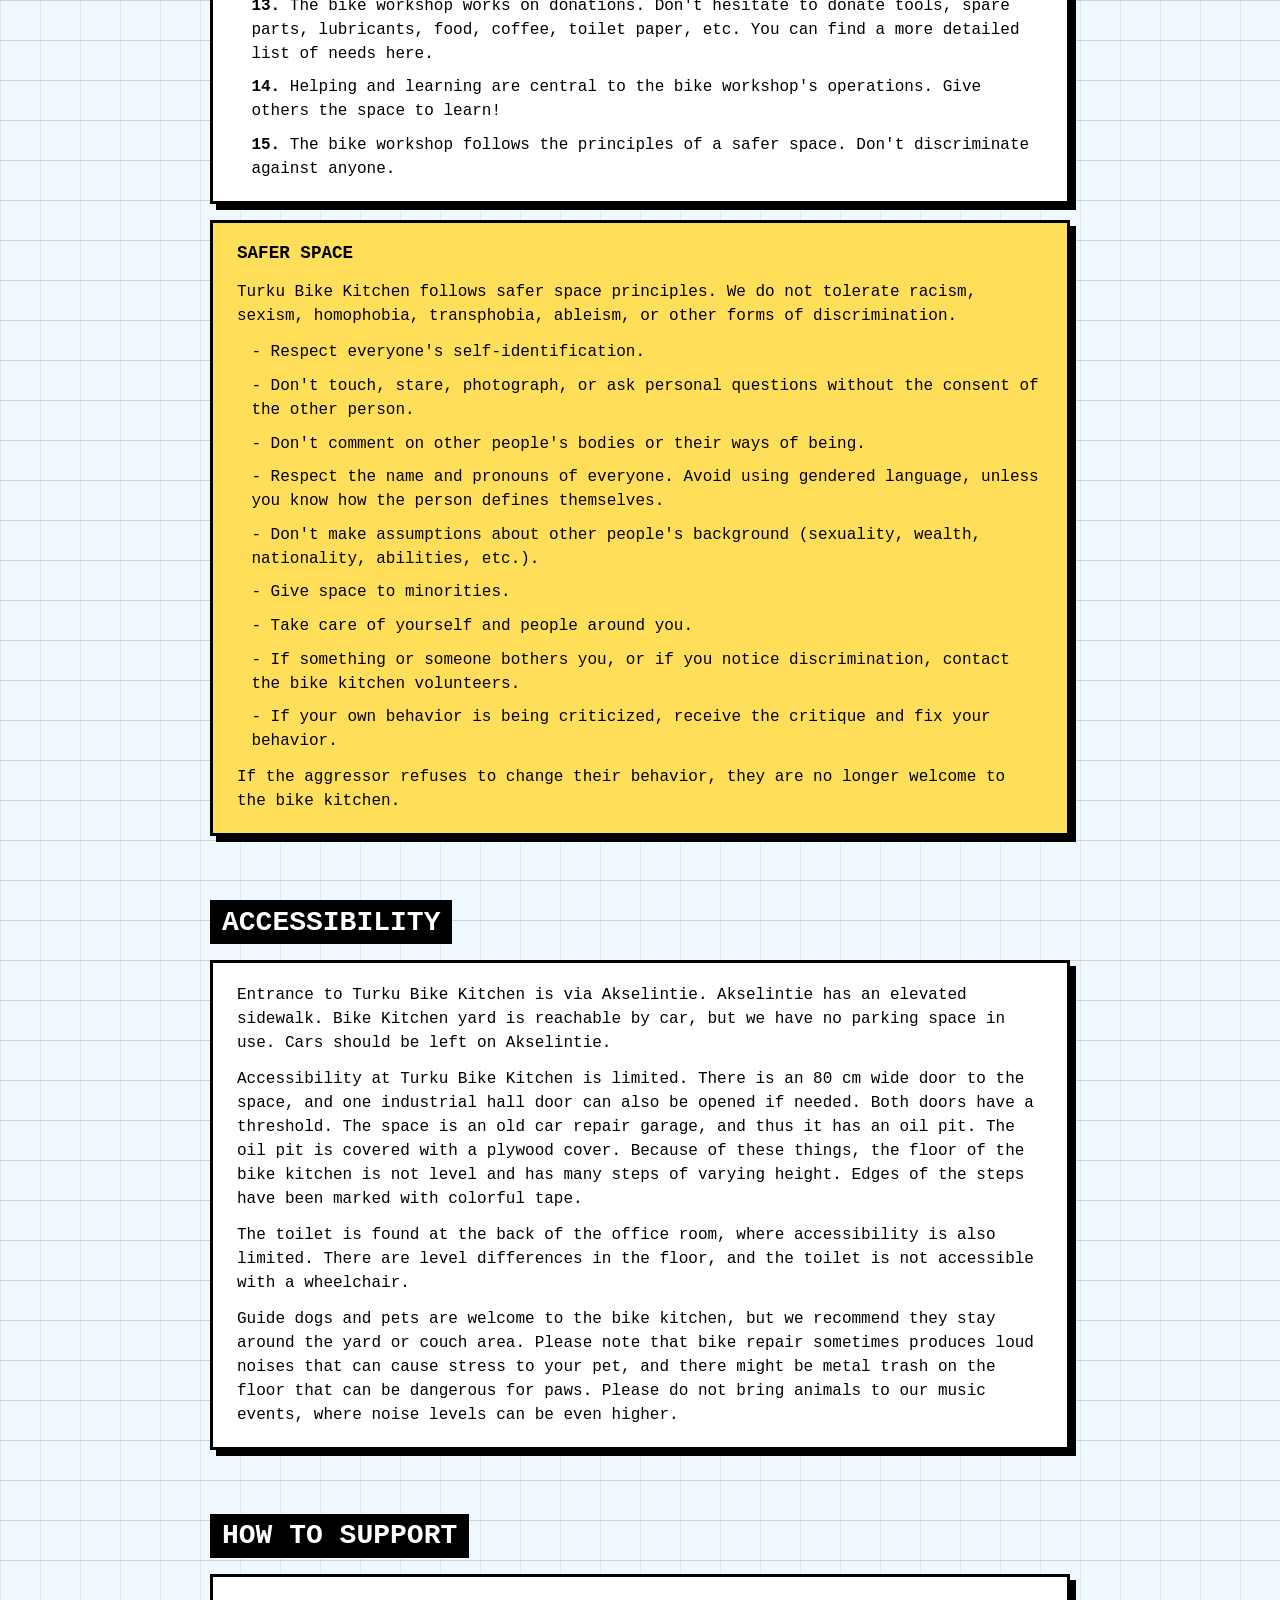
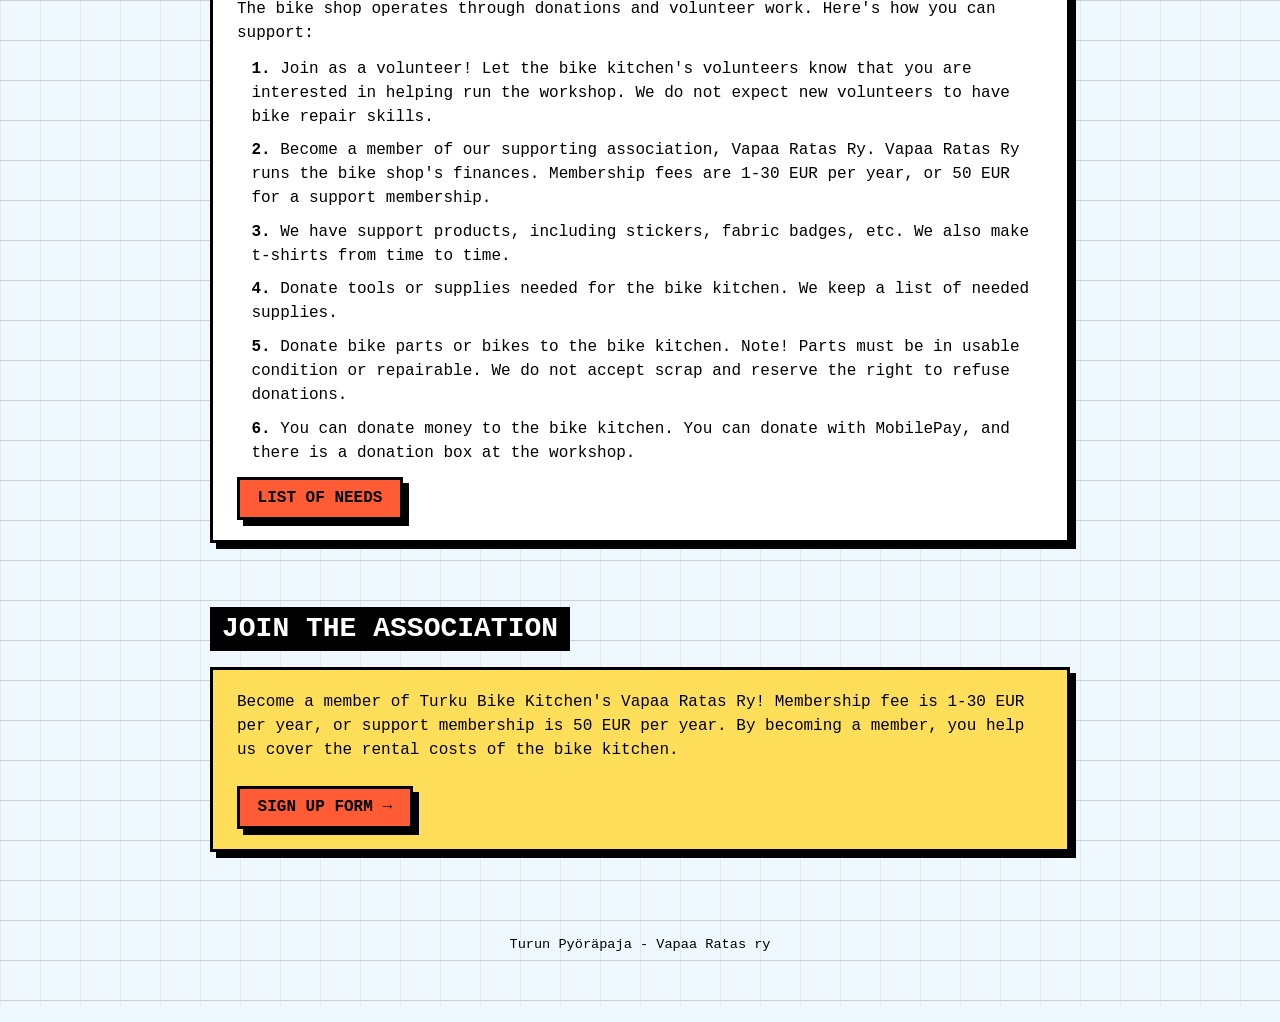
==== commit 3eaf26c9: "list of needs button" ====
--- a/src/index.html
+++ b/src/index.html
@@ -40,11 +40,7 @@
     </header>
     <main id="app">
       <section id="landing" class="section">
-        <img
-          id="logo"
-          src="static/img/logo.png"
-          alt="Turun Pyöräpaja"
-        />
+        <img id="logo" src="static/img/logo.png" alt="Turun Pyöräpaja" />
         <h1 class="section-title" data-i18n="landing.title">Turun Pyöräpaja</h1>
         <div class="grid-2">
           <div class="brutal-card">
@@ -154,7 +150,6 @@
         </div>
       </section>
 
-      
       <section id="rules" class="section">
         <h2 class="section-title" data-i18n="rules.title">
           Toimintaperiaatteet ja säännöt
@@ -196,8 +191,6 @@
         </div>
       </section>
 
-      
-
       <section id="accessibility" class="section">
         <h2 class="section-title" data-i18n="accessibility.title">
           Saavutettavuus ja esteettömyys
@@ -242,6 +235,15 @@
           <ul class="brutal-list" data-i18n-list="support.support_list">
             <li></li>
           </ul>
+          <a
+            class="brutal-btn"
+            href="https://docs.google.com/document/d/1dbl9vijzUfbWqq5HUz82BjK2hrZLy4qMeUCoam4jCwA/edit?usp=sharing"
+            target="_blank"
+            rel="noopener noreferrer"
+            data-i18n="support.list_of_needs"
+          >
+            Lista tarpeista
+          </a>
         </div>
       </section>
 
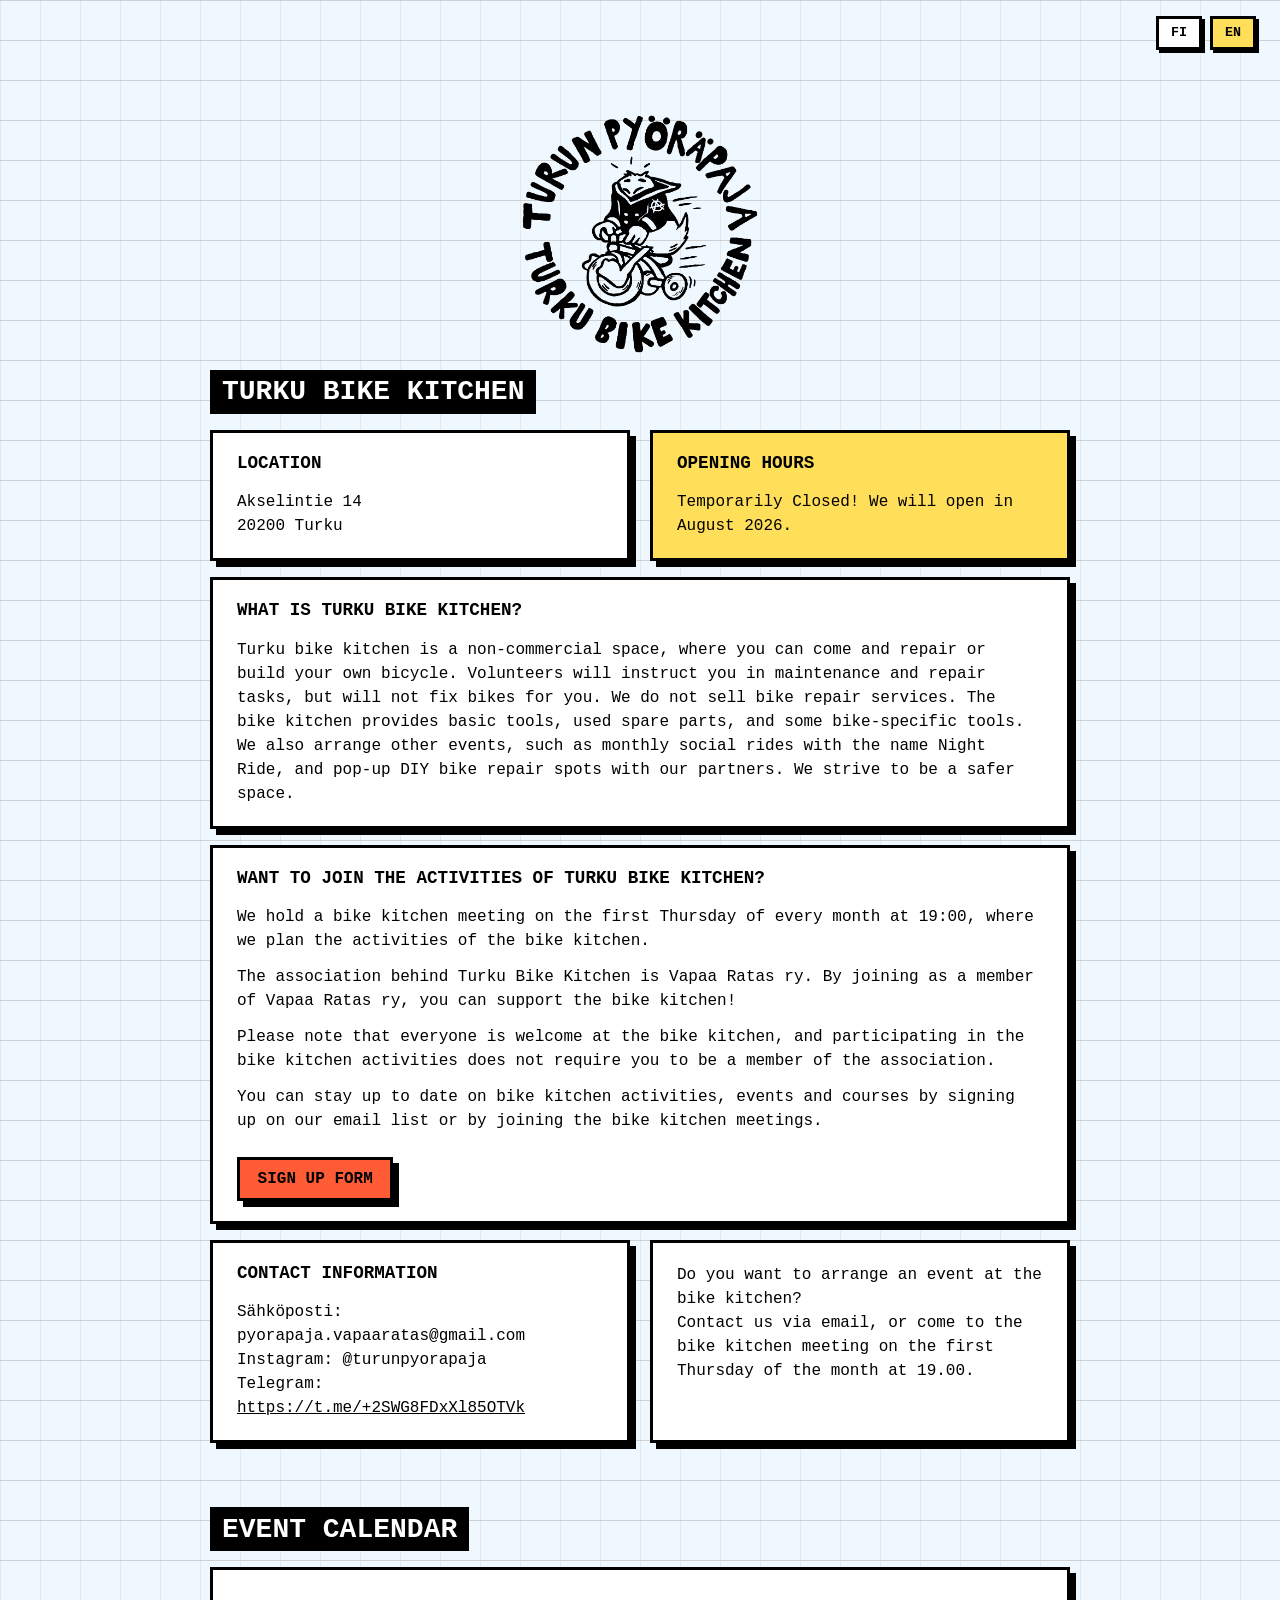
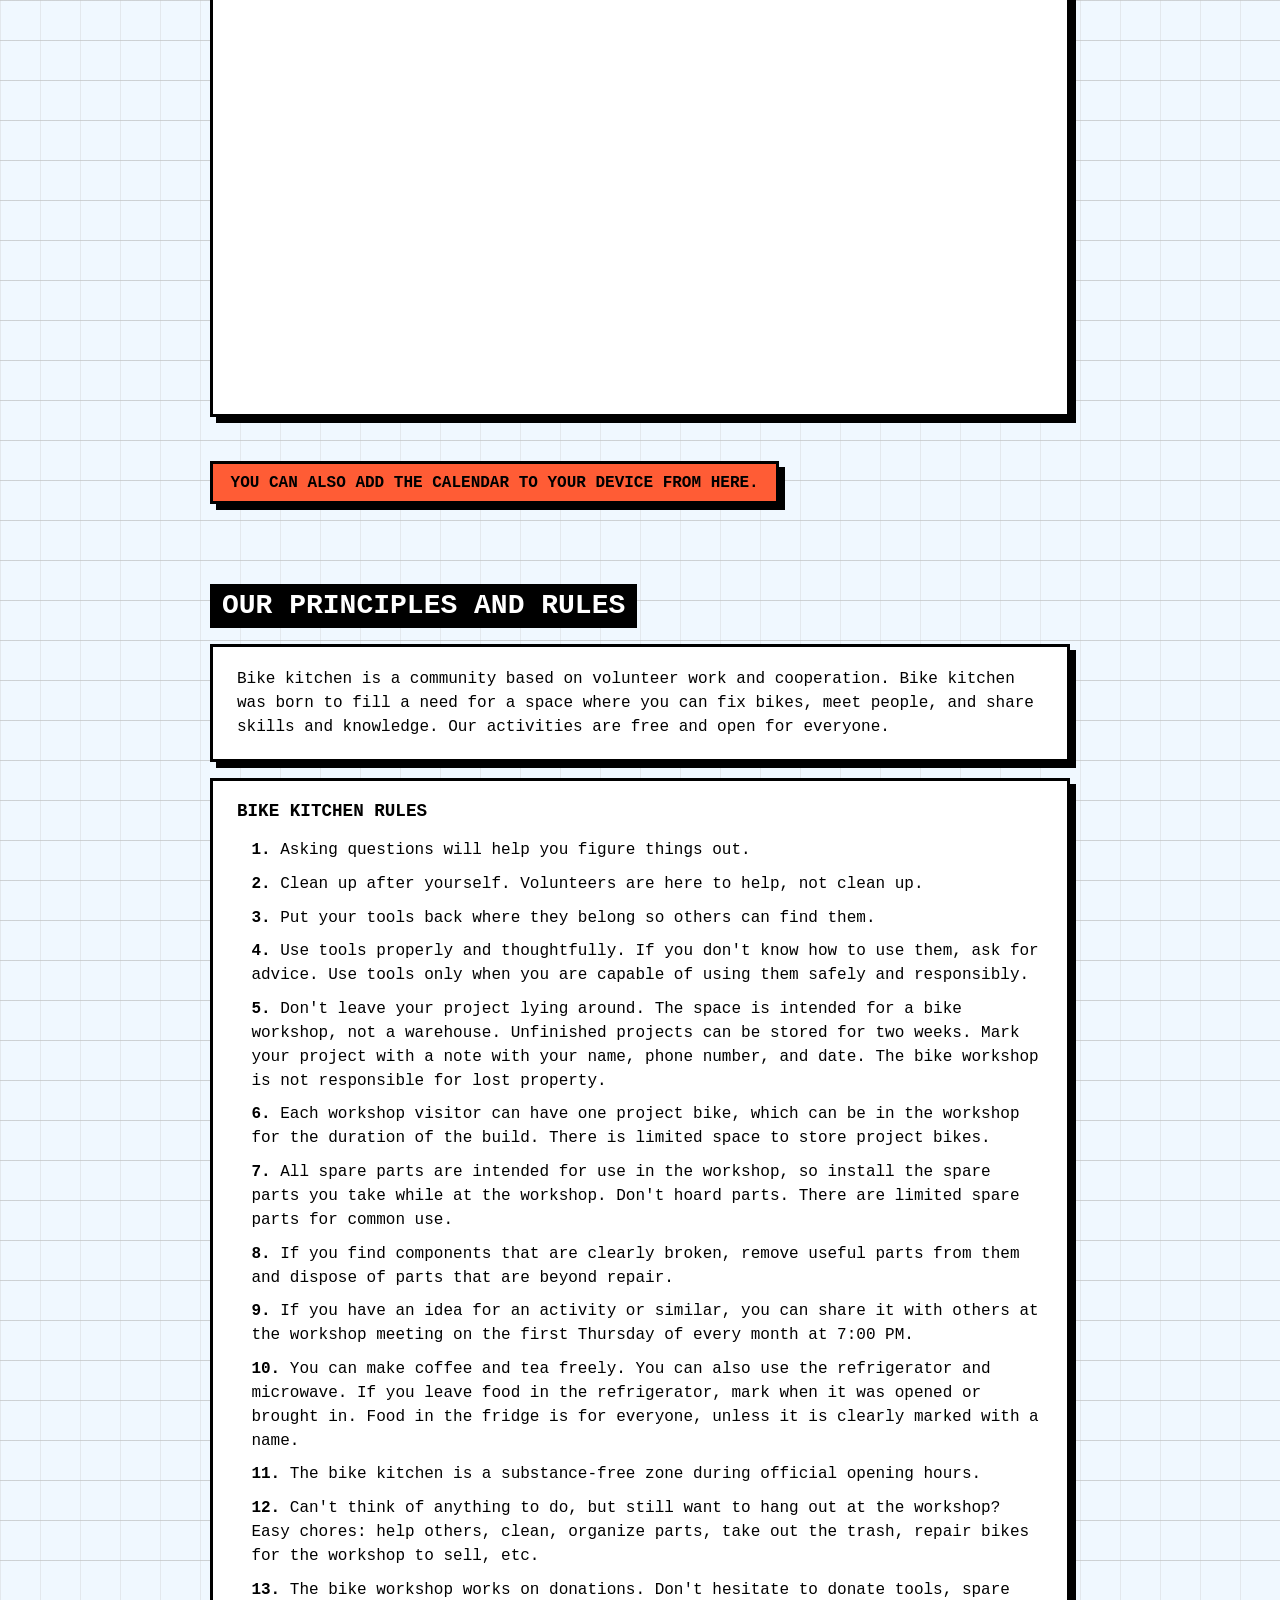
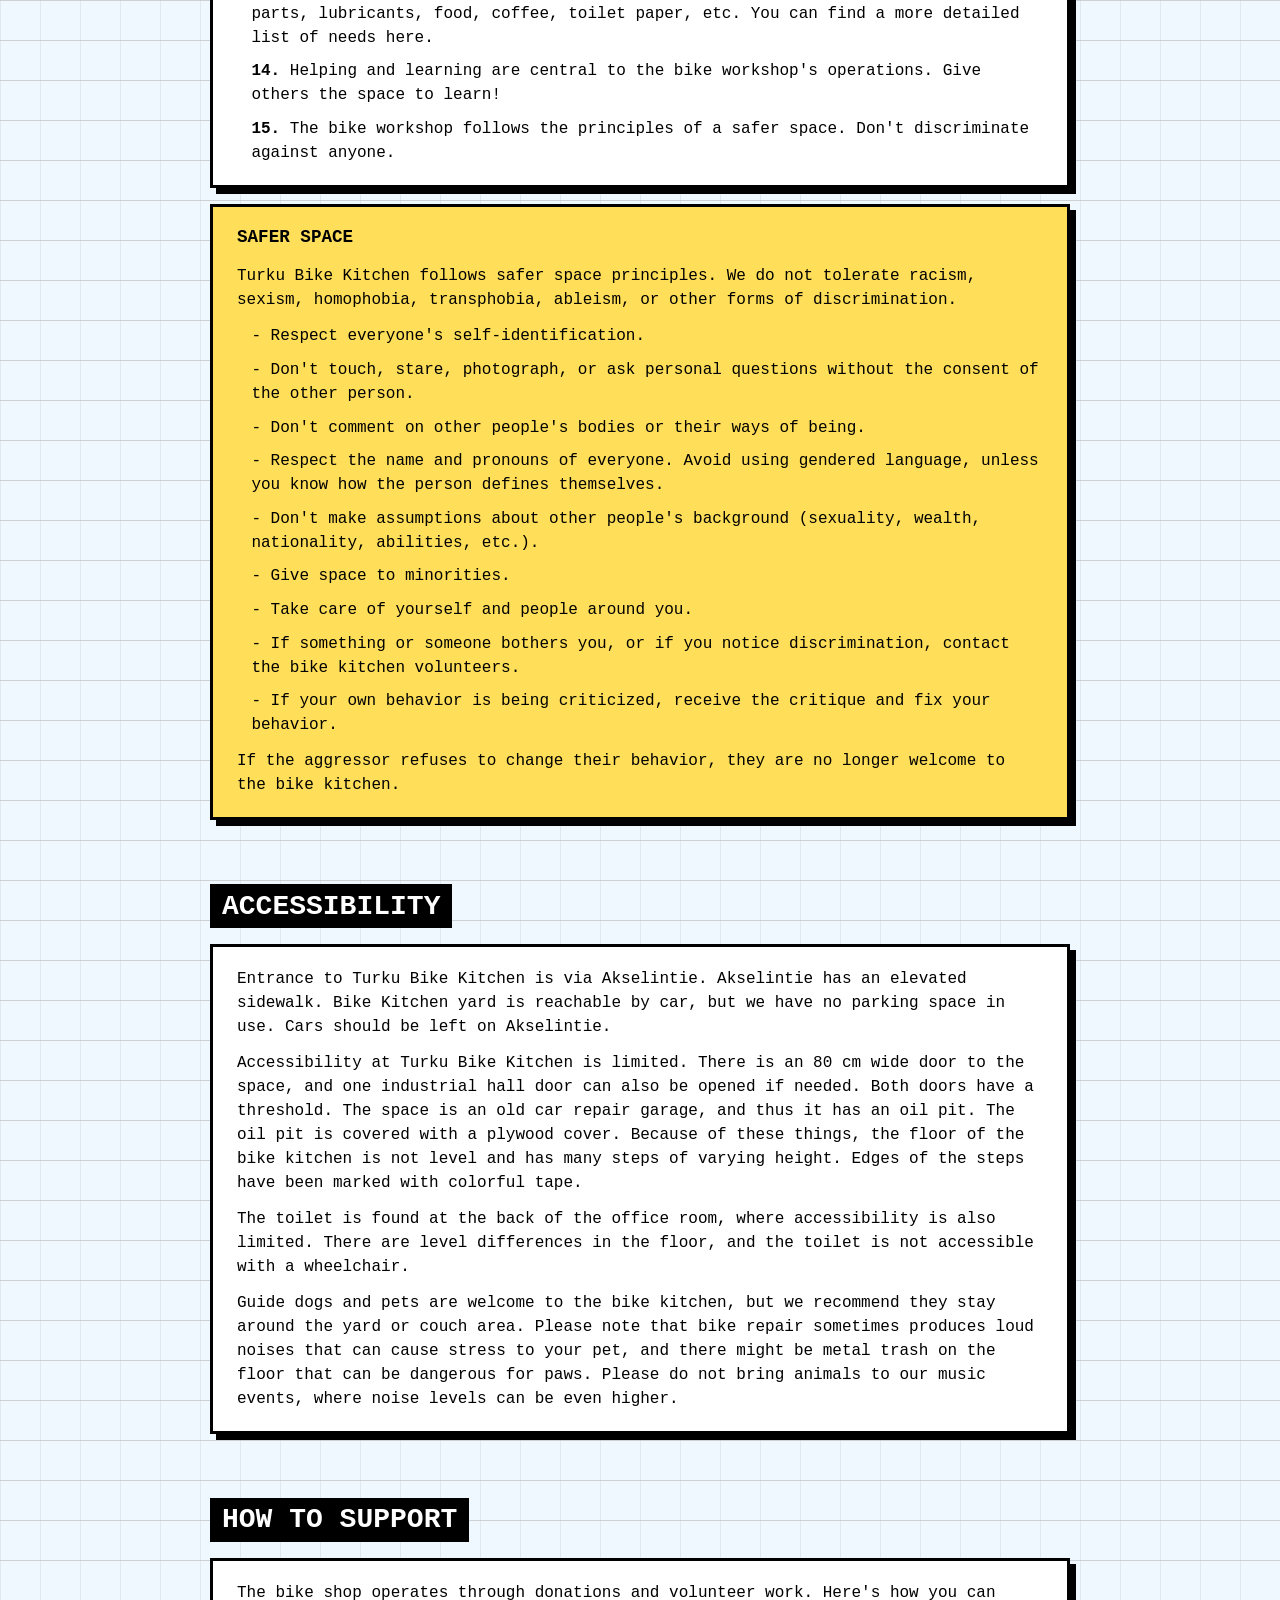
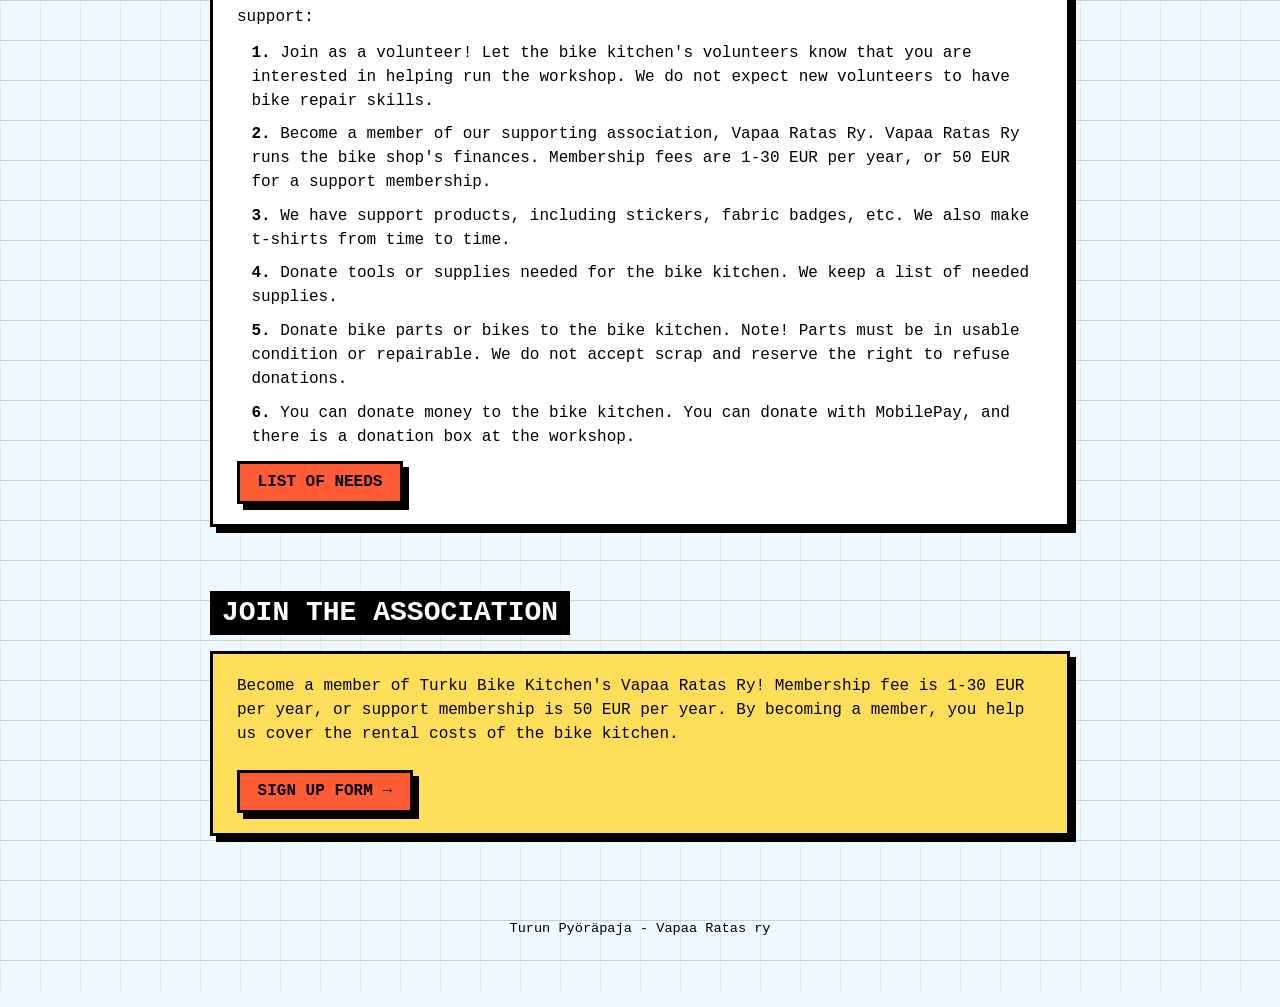
==== commit c4e3f5c1: "remove card parent from calendar" ====
--- a/src/index.html
+++ b/src/index.html
@@ -128,9 +128,8 @@
         <h2 class="section-title" data-i18n="calendar.title">
           Tapahtumakalenteri
         </h2>
-        <div class="brutal-card">
           <iframe
-            class="calendar-embed"
+            class="calendar-embed brutal-card"
             src="https://calendar.google.com/calendar/embed?src=pyorapaja.vapaaratas%40gmail.com&ctz=Europe%2FHelsinki&wkst=2"
             frameborder="0"
             scrolling="no"
@@ -147,7 +146,6 @@
               >Voit myös lisätä kalenterin itsellesi tästä.</a
             >
           </p>
-        </div>
       </section>
 
       <section id="rules" class="section">
--- a/src/styles/index.css
+++ b/src/styles/index.css
@@ -199,7 +199,7 @@
 
 .calendar-embed {
   width: 100%;
-  max-width: 800px;
+  max-width: 900px;
   height: 450px;
   border: var(--border-width) solid var(--color-text);
   display: block;
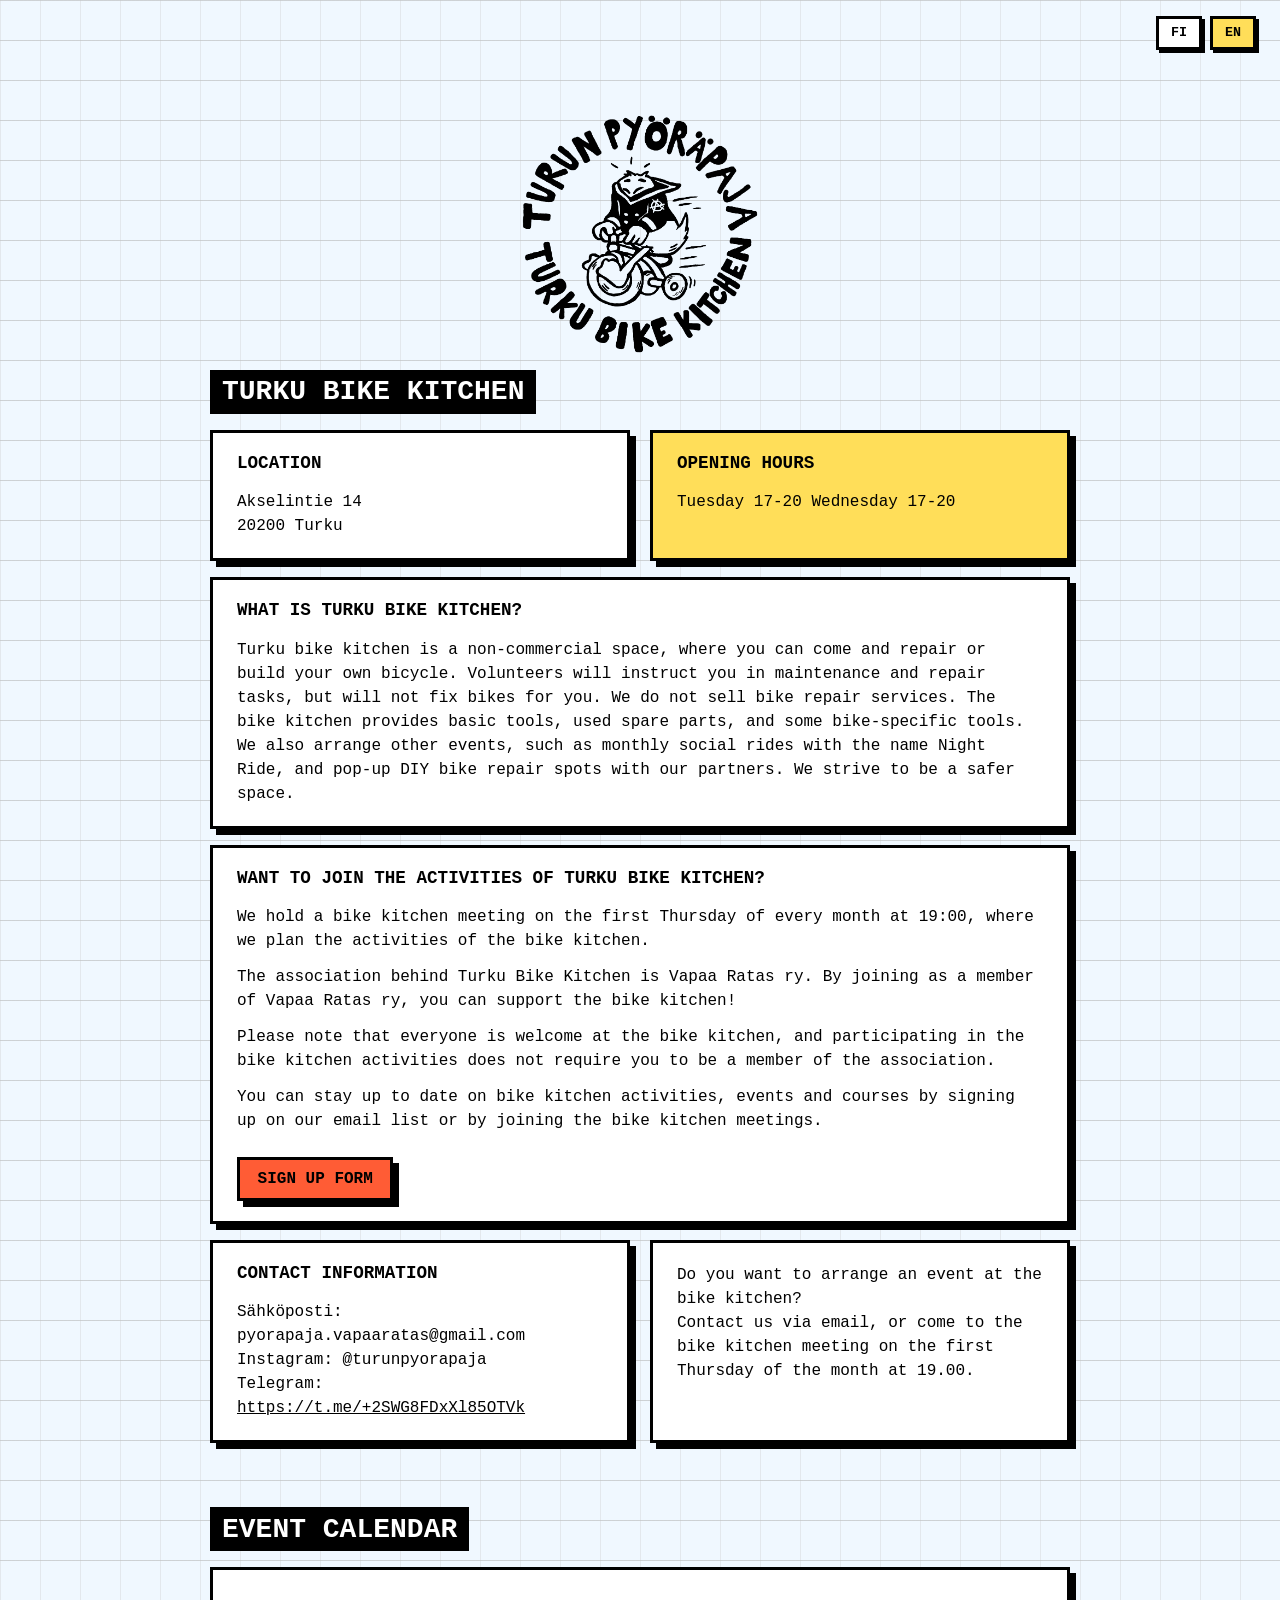
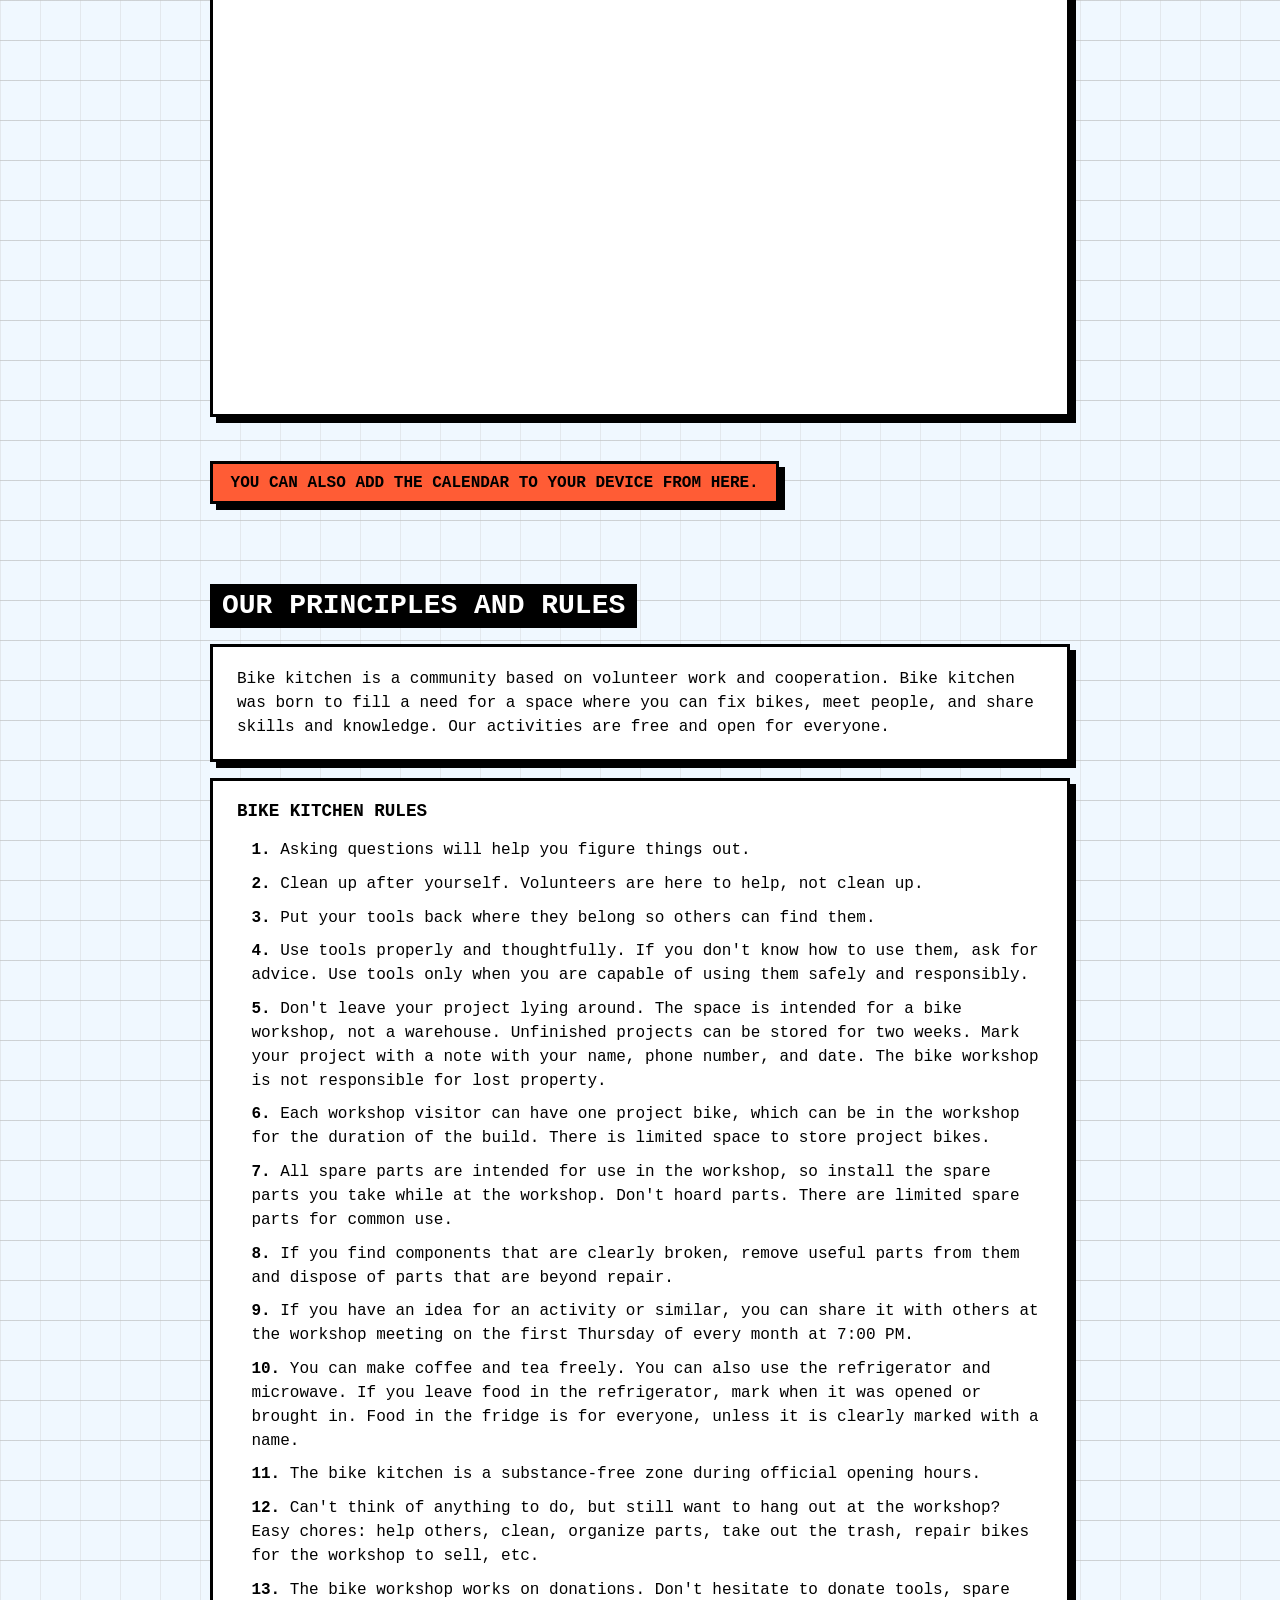
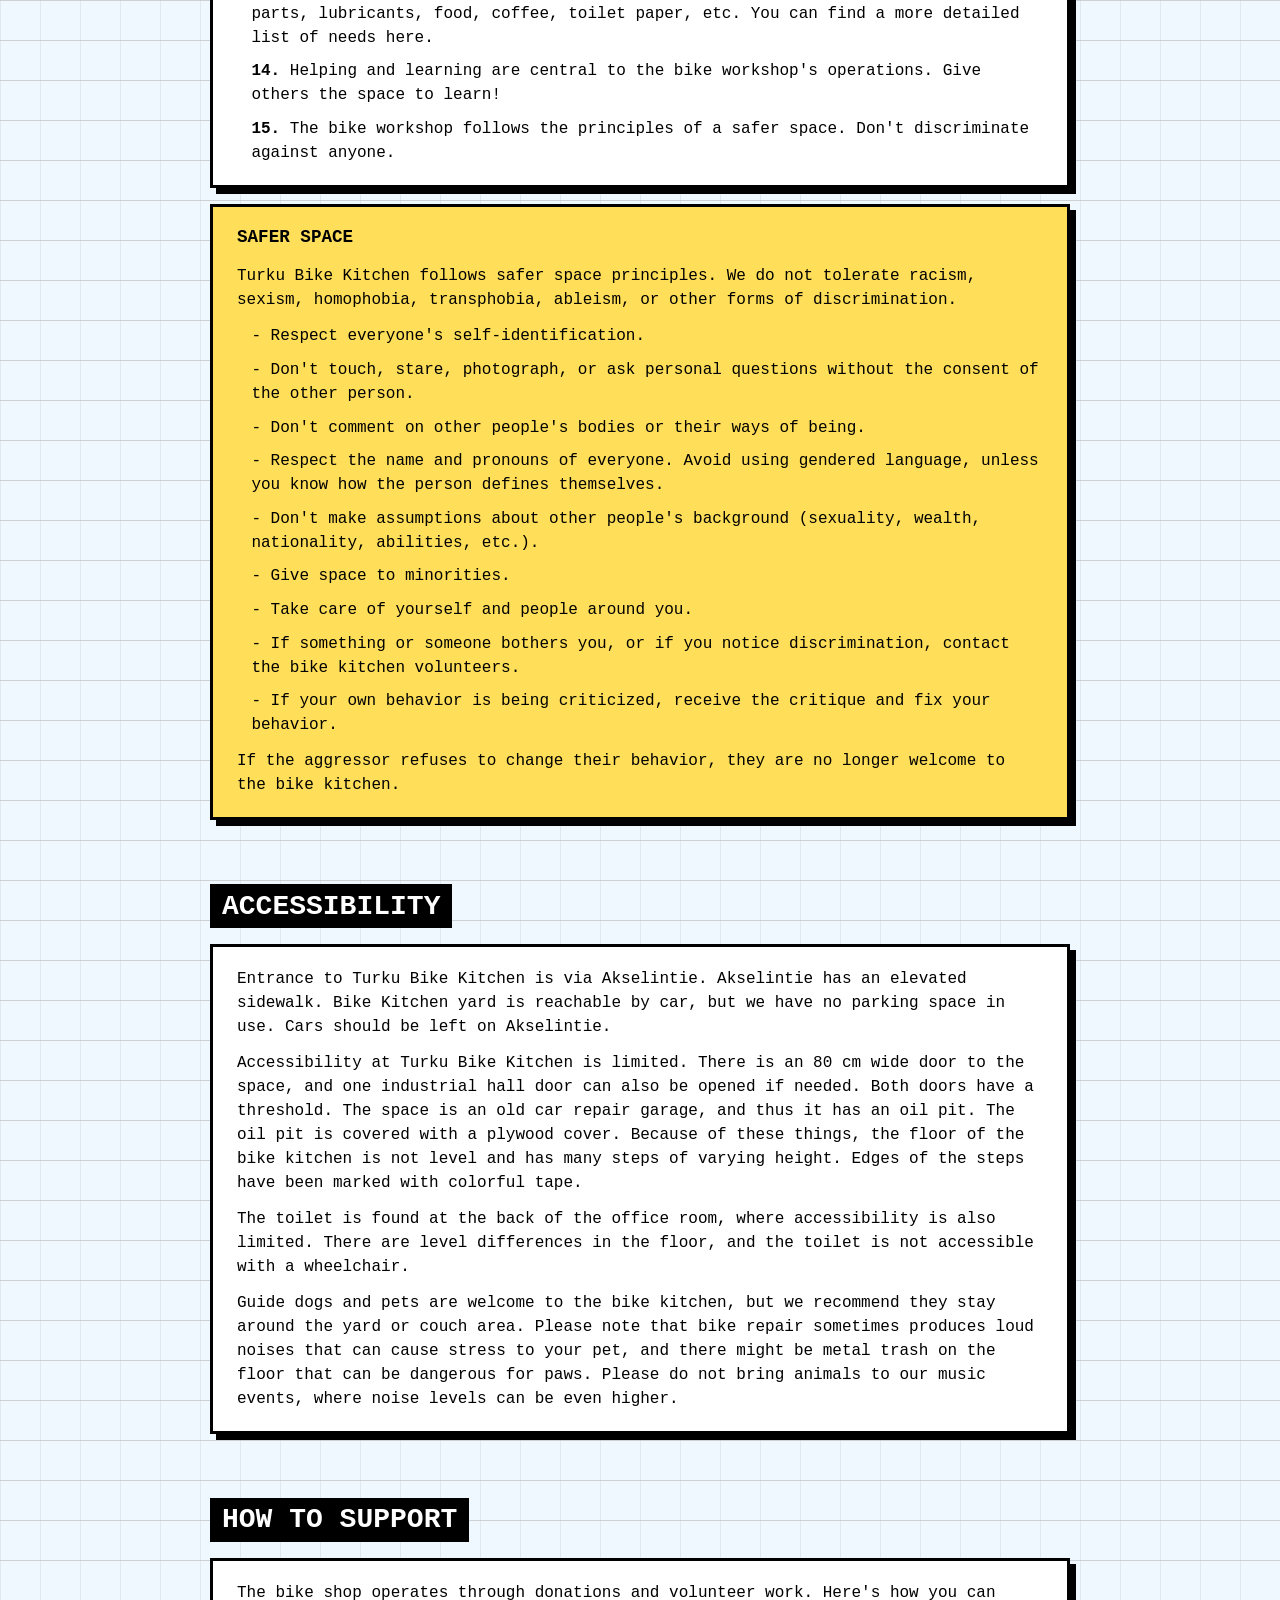
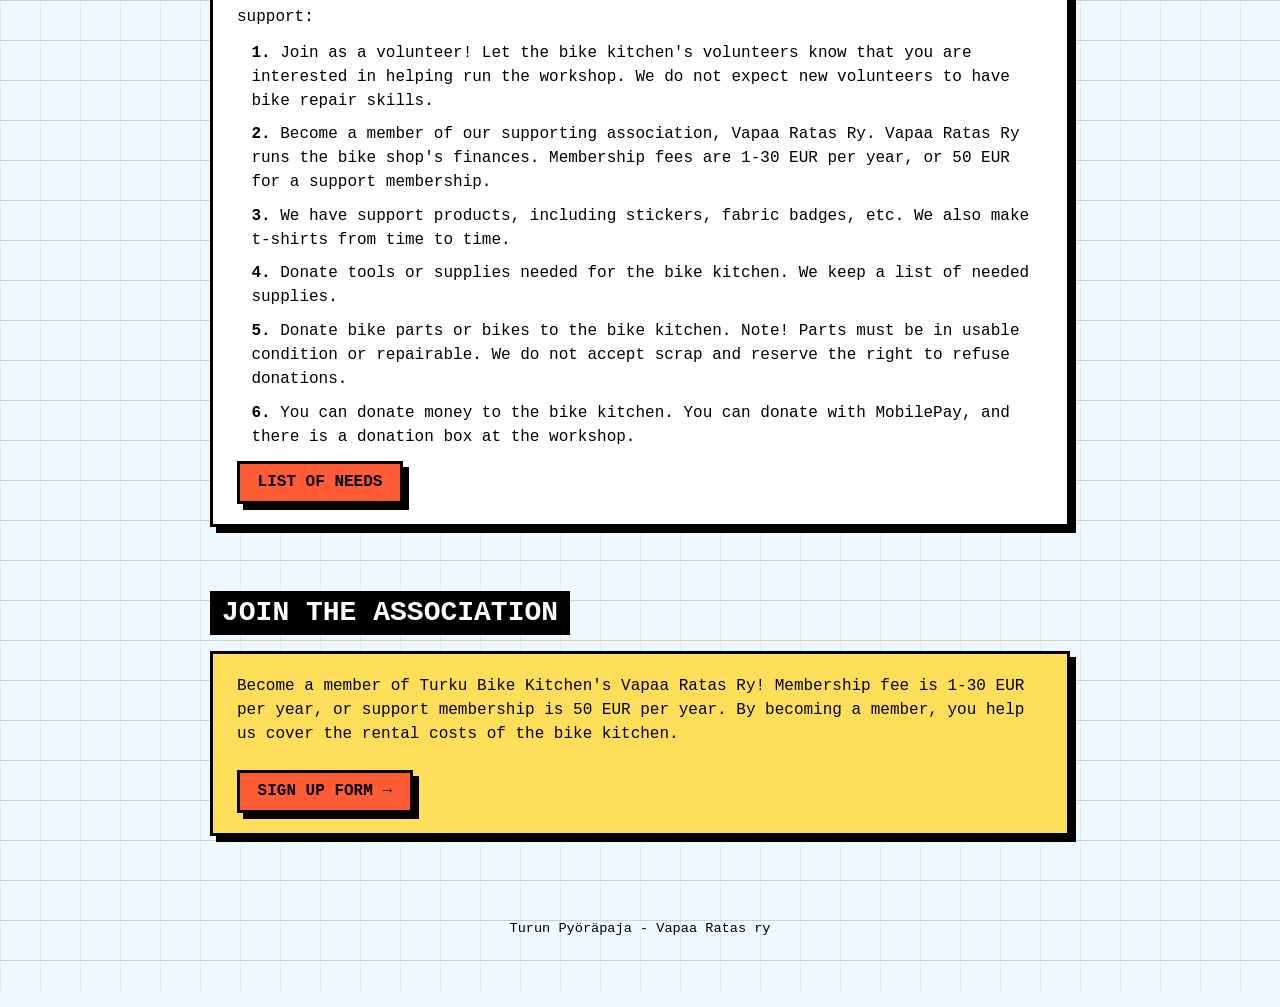
==== commit 53035e64: "Update opening hours" ====
--- a/src/index.html
+++ b/src/index.html
@@ -52,7 +52,8 @@
           <div class="brutal-card accent-card">
             <h3 data-i18n="landing.opening_hours">Aukioloajat</h3>
             <p data-i18n="landing.opening_hours_details">
-              Toistaiseksi suljettu! Avaamme Elokuussa 2026.
+              Tiistai 17-20 <br />
+              Keskiviikko 17-20
             </p>
           </div>
         </div>
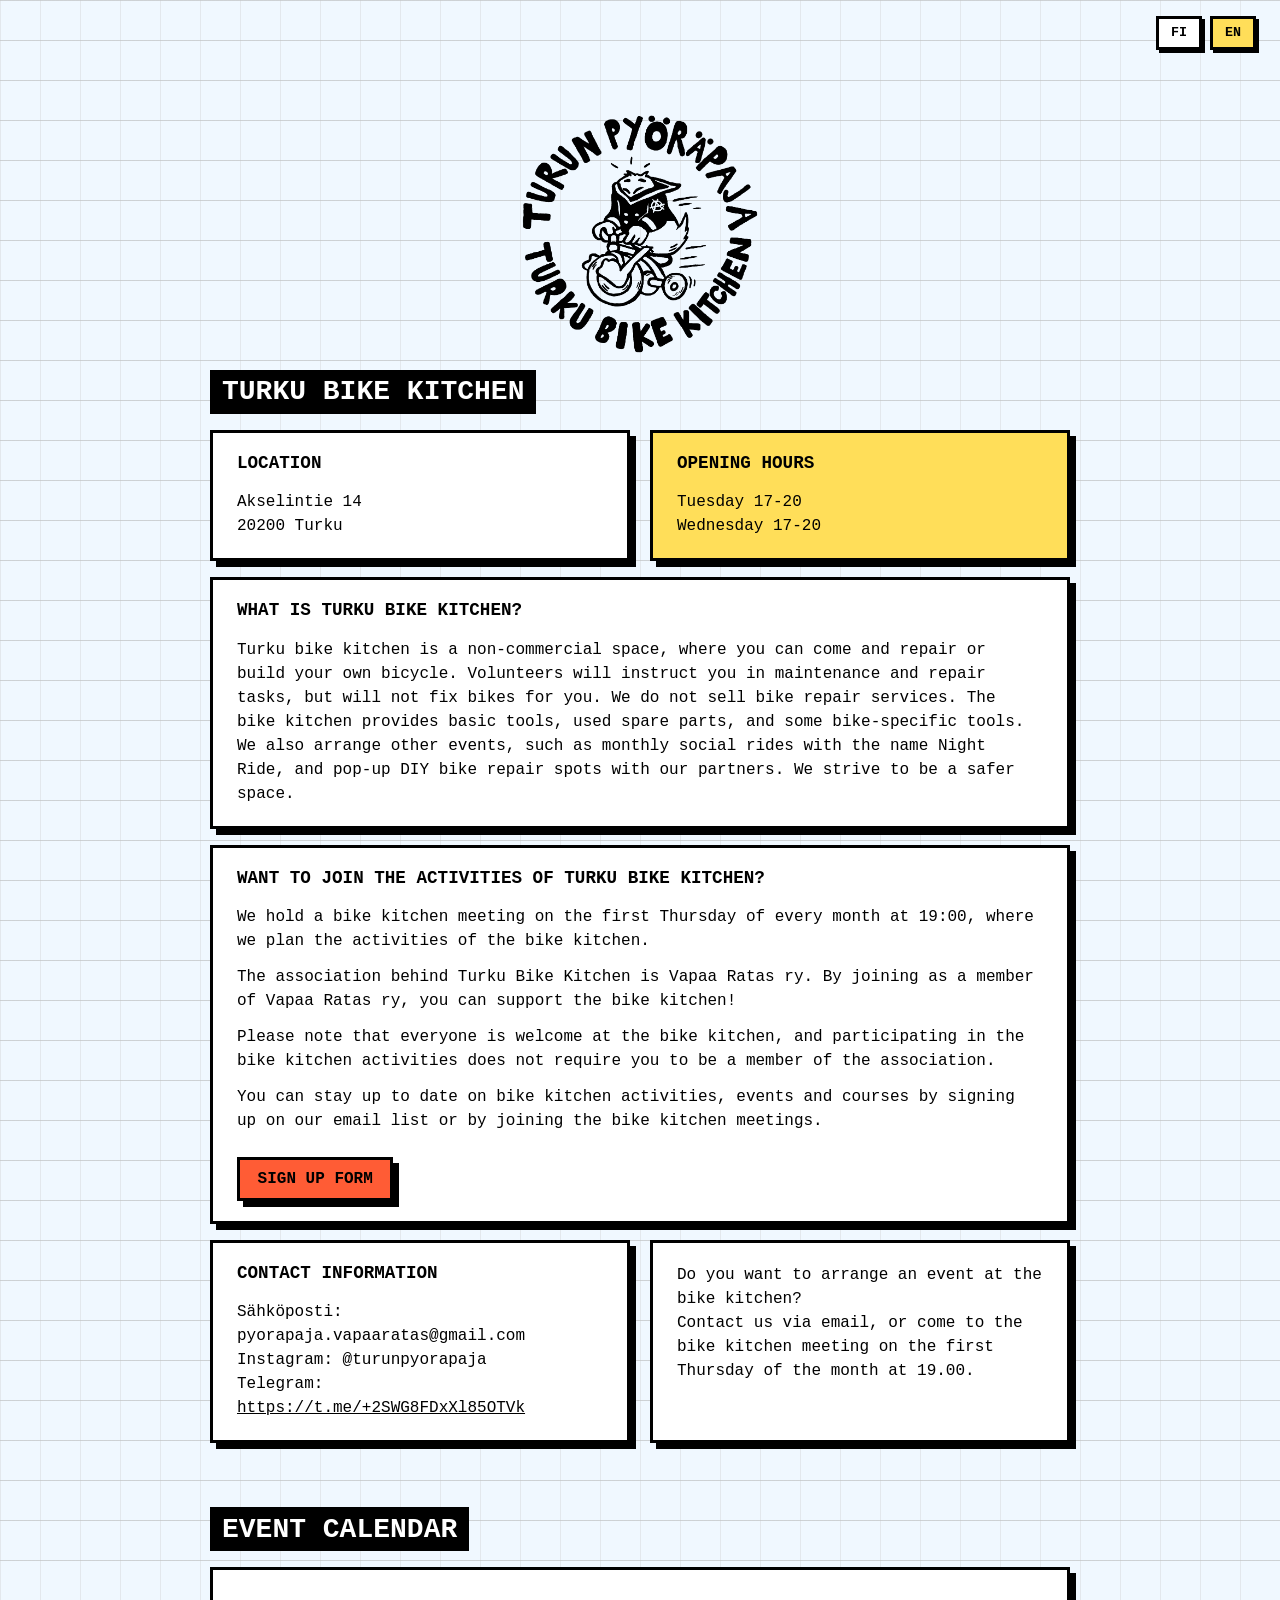
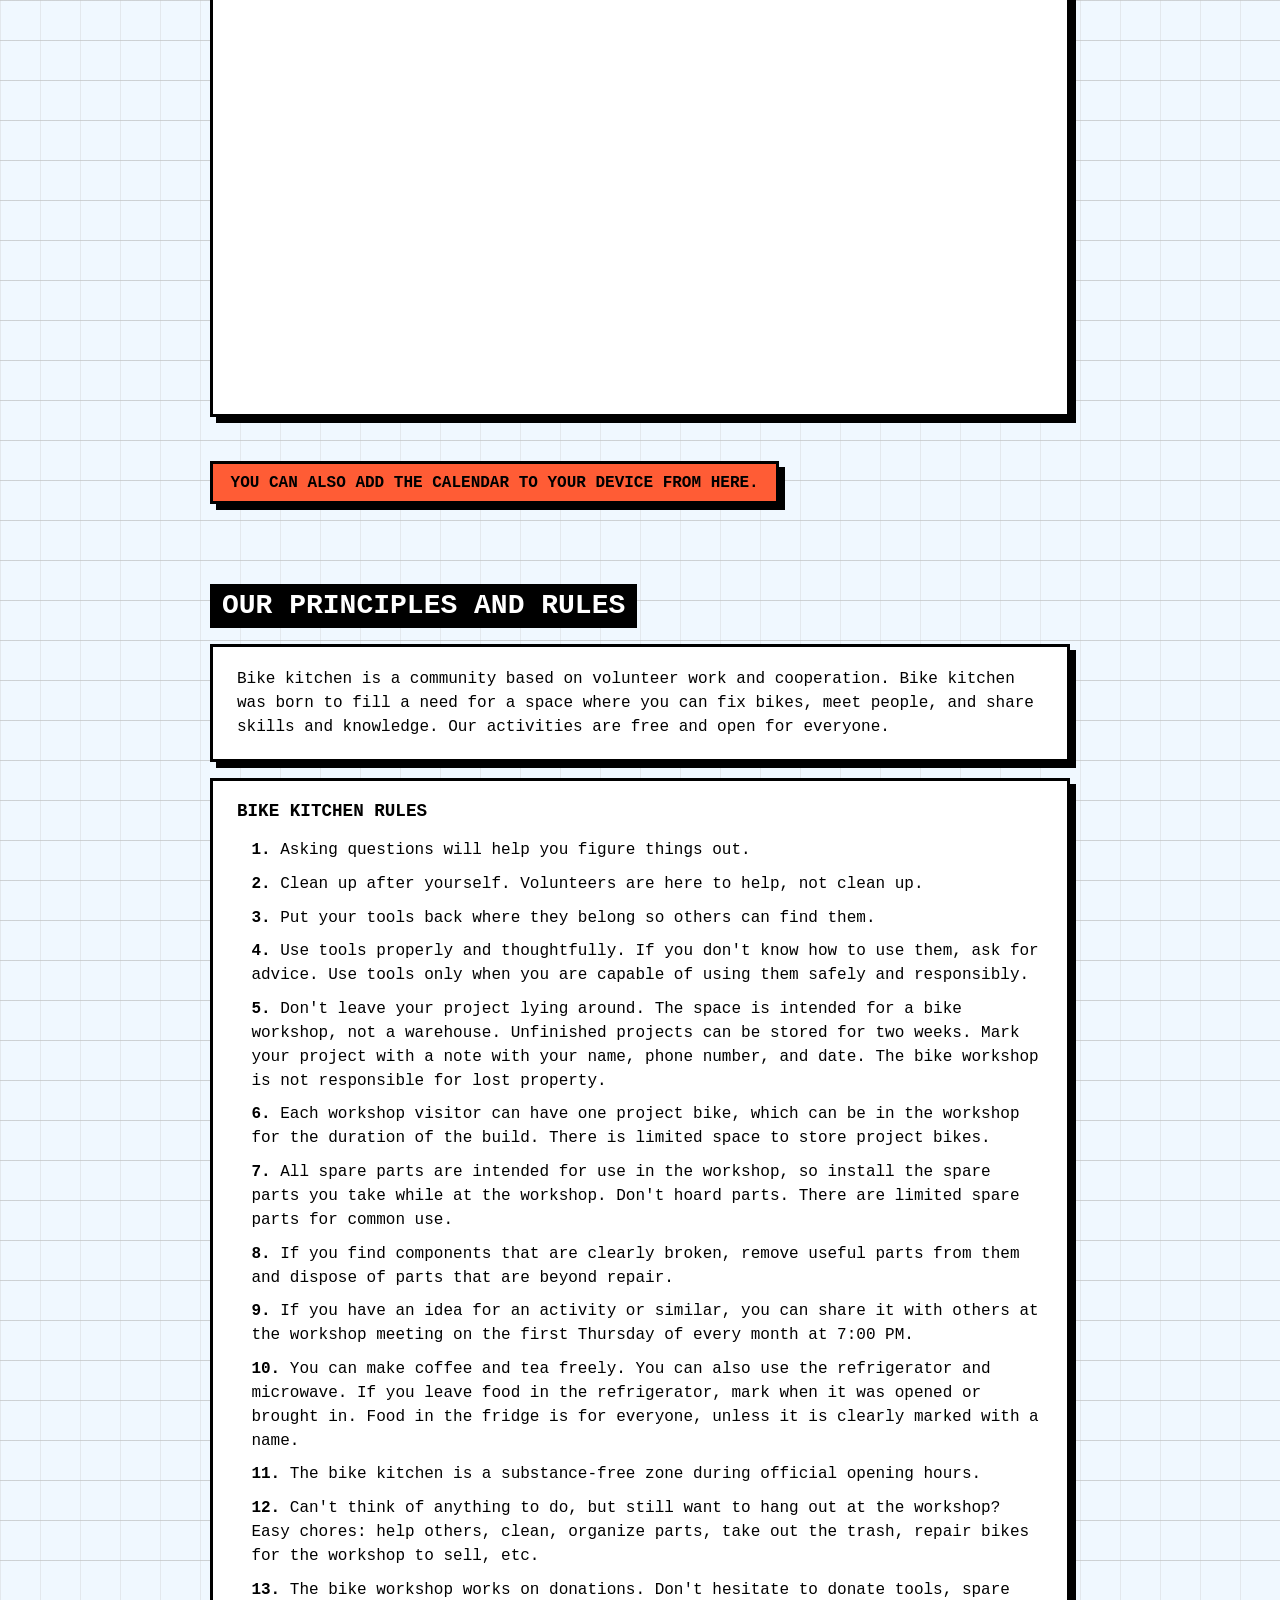
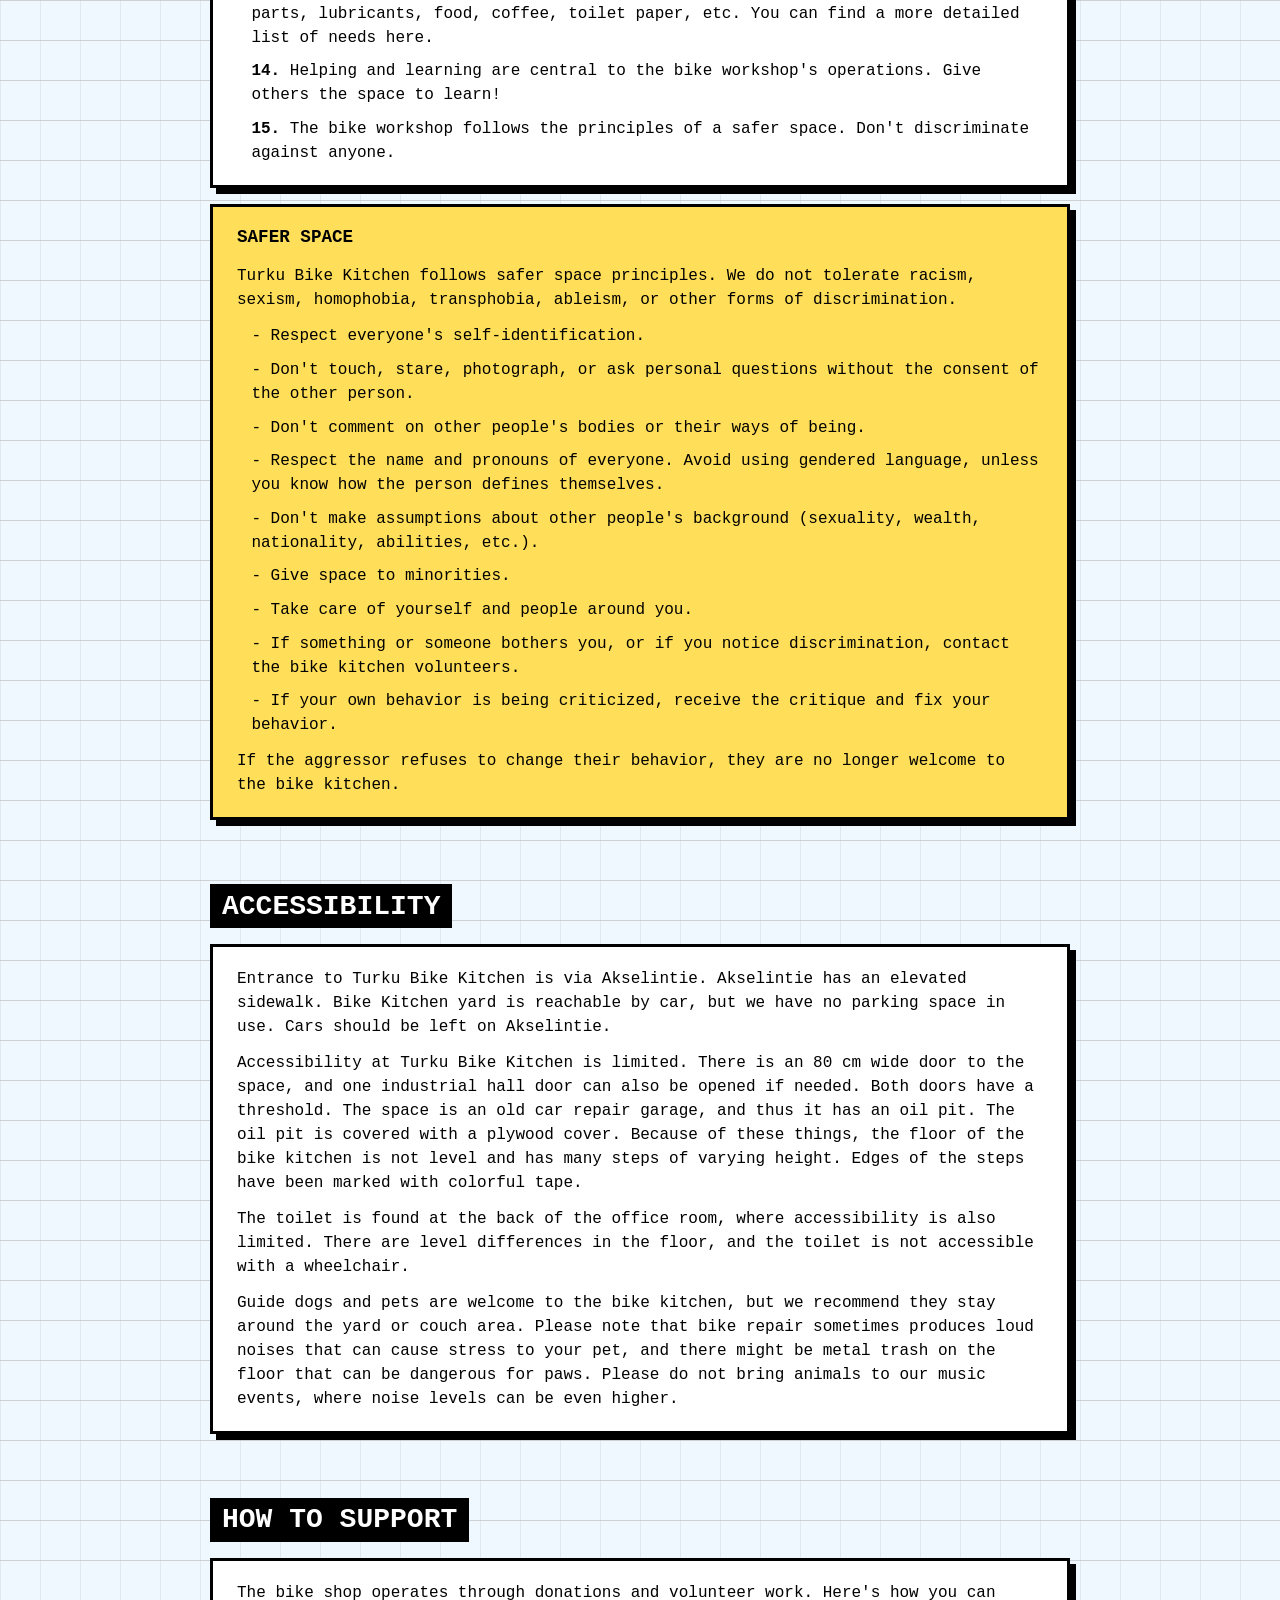
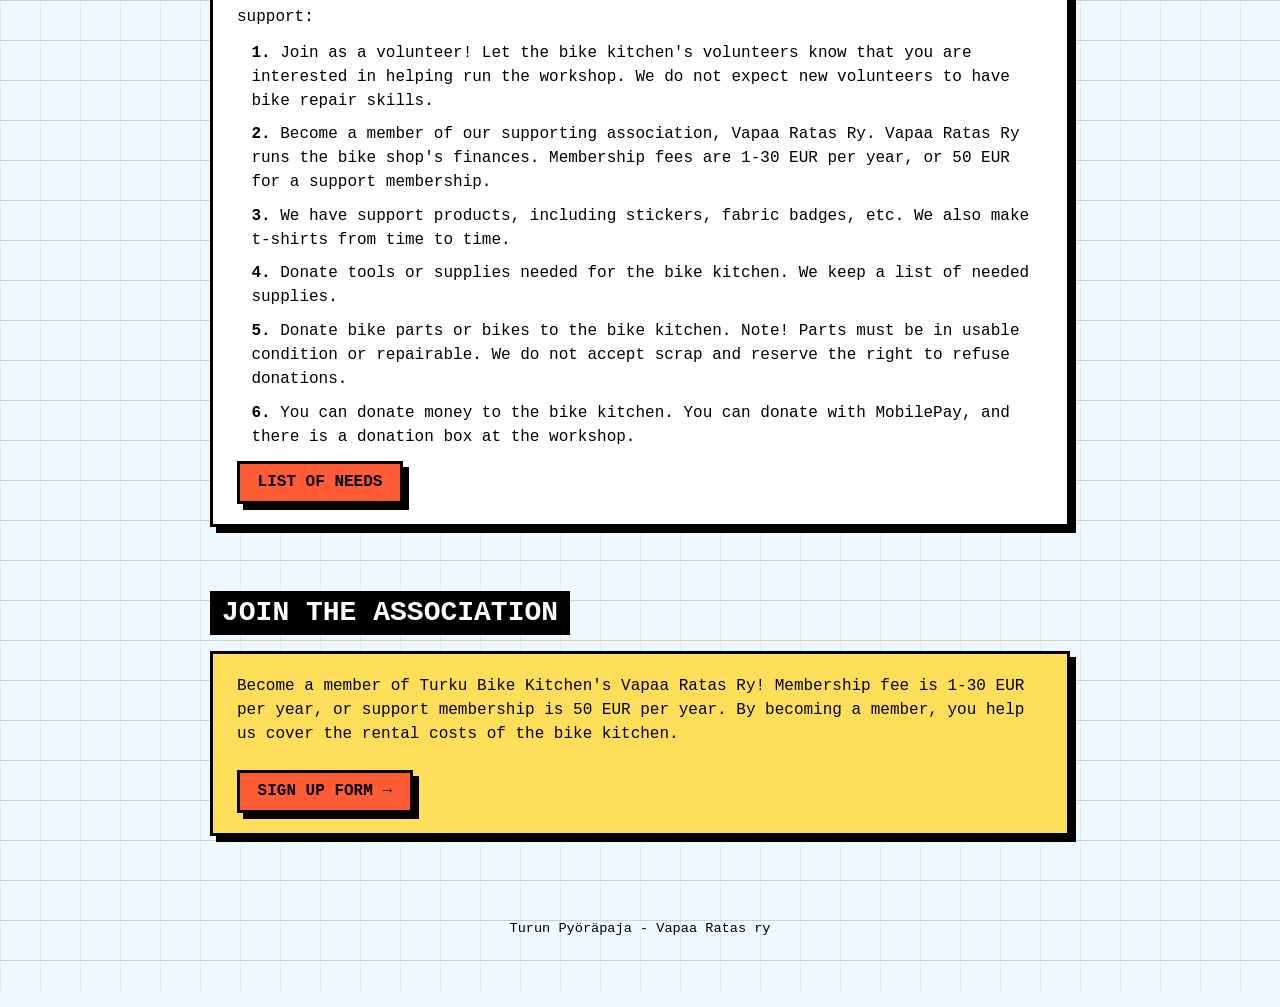
==== commit 48bfca12: "opening hours newline fix" ====
--- a/src/index.html
+++ b/src/index.html
@@ -51,9 +51,8 @@
           </div>
           <div class="brutal-card accent-card">
             <h3 data-i18n="landing.opening_hours">Aukioloajat</h3>
-            <p data-i18n="landing.opening_hours_details">
-              Tiistai 17-20 <br />
-              Keskiviikko 17-20
+            <p data-i18n-html="landing.opening_hours_details">
+              Tiistai 17-20<br />Keskiviikko 17-20
             </p>
           </div>
         </div>
@@ -129,24 +128,24 @@
         <h2 class="section-title" data-i18n="calendar.title">
           Tapahtumakalenteri
         </h2>
-          <iframe
-            class="calendar-embed brutal-card"
-            src="https://calendar.google.com/calendar/embed?src=pyorapaja.vapaaratas%40gmail.com&ctz=Europe%2FHelsinki&wkst=2"
-            frameborder="0"
-            scrolling="no"
-            loading="lazy"
-            title="Tapahtumakalenteri"
-          ></iframe>
-          <p>
-            <a
-              class="brutal-btn"
-              href="https://calendar.google.com/calendar/u/0/r?cid=pyorapaja.vapaaratas@gmail.com"
-              target="_blank"
-              rel="noopener noreferrer"
-              data-i18n="calendar.cta"
-              >Voit myös lisätä kalenterin itsellesi tästä.</a
-            >
-          </p>
+        <iframe
+          class="calendar-embed brutal-card"
+          src="https://calendar.google.com/calendar/embed?src=pyorapaja.vapaaratas%40gmail.com&ctz=Europe%2FHelsinki&wkst=2"
+          frameborder="0"
+          scrolling="no"
+          loading="lazy"
+          title="Tapahtumakalenteri"
+        ></iframe>
+        <p>
+          <a
+            class="brutal-btn"
+            href="https://calendar.google.com/calendar/u/0/r?cid=pyorapaja.vapaaratas@gmail.com"
+            target="_blank"
+            rel="noopener noreferrer"
+            data-i18n="calendar.cta"
+            >Voit myös lisätä kalenterin itsellesi tästä.</a
+          >
+        </p>
       </section>
 
       <section id="rules" class="section">
